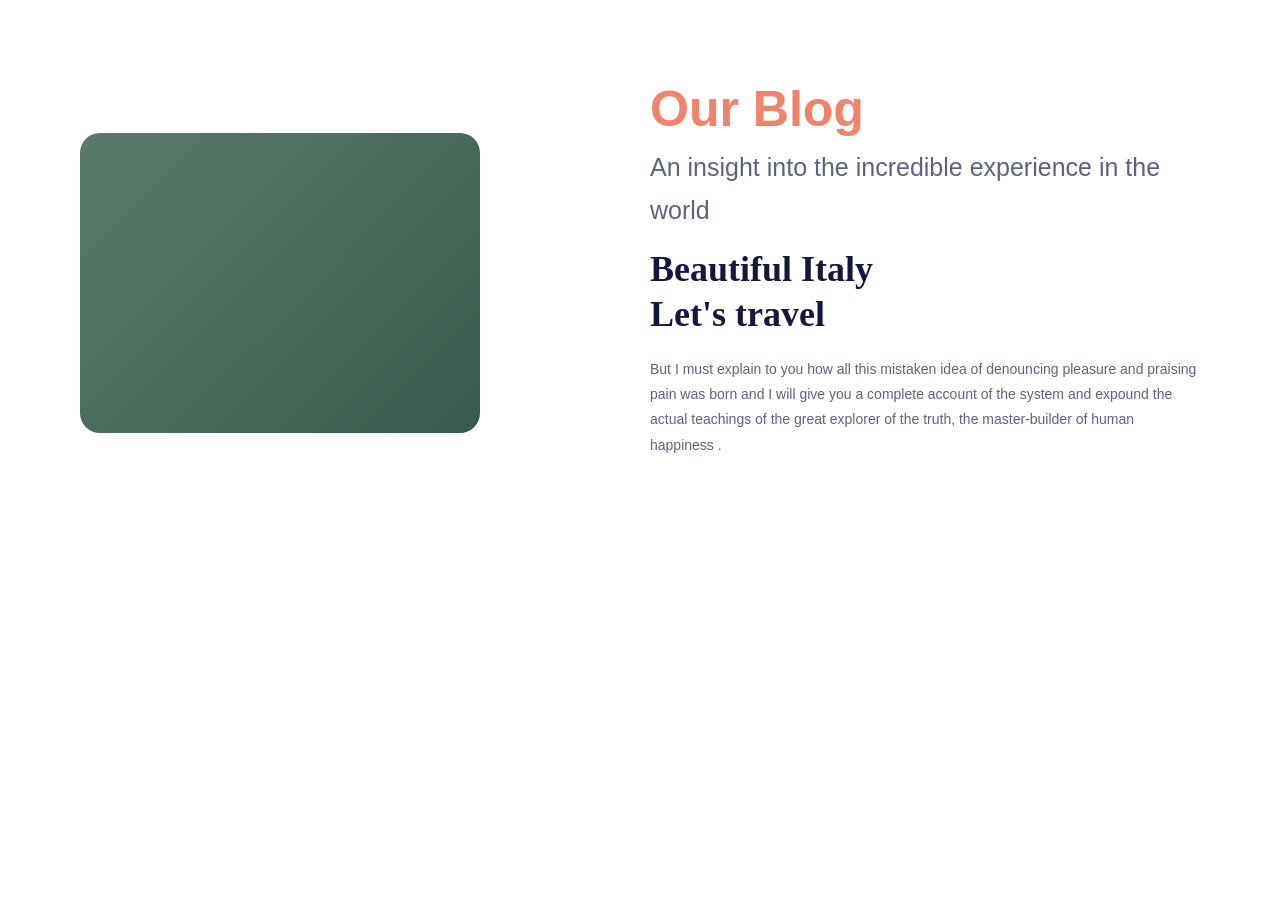
==== blog.html @ 02518d59 "ok" ====
<!DOCTYPE html>
<html lang="en">
<head>
    <meta charset="UTF-8">
    <meta name="viewport" content="width=device-width, initial-scale=1.0">
    <title>Blog</title>
    <link rel="stylesheet" href="index.css"/>
</head>
<body>
      <!-- ── BLOG ── -->
  <section class="section blog-detail">
    <div class="blog-grid">
      <div class="blog-img-wrap">
        <div class="blog-img"></div>
      </div>
      <div class="blog-content">
        <p class="section-sub">Our Blog</p>
        <p class="section-desc">An insight into the incredible experience in the world</p>
        <h2 class="blog-title">Beautiful Italy<br>Let's travel</h2>
        <p class="blog-text">But I must explain to you how all this mistaken idea of denouncing pleasure and praising pain was born and I will give you a complete account of the system and expound the actual teachings of the great explorer of the truth, the master-builder of human happiness .</p>
      </div>
    </div>
  </section>

</body>
</html>
---- index.css ----
/* ── RESET & BASE ── */
*, *::before, *::after { margin: 0; padding: 0; box-sizing: border-box; }

:root {
  --orange: #F1836A;
  --orange-dark: #e06a50;
  --dark: #1E1E1E;
  --text: #5E6282;
  --heading: #14183E;
  --white: #ffffff;
  --light: #F5F5F5;
  --border: #E5E5E5;
  --font-serif: 'Volkhov', serif;
  --font-sans: 'Poppins', sans-serif;
}

body {
  font-family: var(--font-sans);
  color: var(--text);
  background: var(--white);
  overflow-x: hidden;
}

/* ── NAVBAR ── */
.navbar {
  display: flex;
  align-items: center;
  justify-content: space-between;
  padding: 24px 80px;
  position: absolute;
  top: 0; left: 0; right: 0;
  z-index: 100;
  background: black;
}

.nav-logo {
  display: flex;
  align-items: center;
  gap: 8px;
}

.logo-icon {
  font-size: 22px;
  color: var(--orange);
}

.logo-text {
  font-family: var(--font-serif);
  font-size: 22px;
  font-weight: 700;
  color: var(--heading);
}

.nav-links {
  display: flex;
  list-style: none;
  gap: 36px;
}

.nav-links li {
  font-size: 15px;
  font-weight: 500;
  color: white;
  cursor: pointer;
  transition: color 0.2s;
}

.nav-links li:hover { color: var(--orange); }
.nav-links li.active { color: var(--orange); }

.nav-auth {
  display: flex;
  align-items: center;
  gap: 16px;
}

.btn-login {
  background: transparent;
  border: none;
  font-family: var(--font-sans);
  font-size: 15px;
  font-weight: 500;
  color: var(--heading);
  cursor: pointer;
  transition: color 0.2s;
}

.btn-login:hover { color: var(--orange); }

.btn-signup {
  background: var(--orange);
  border: none;
  font-family: var(--font-sans);
  font-size: 14px;
  font-weight: 600;
  color: var(--white);
  padding: 10px 28px;
  border-radius: 8px;
  cursor: pointer;
  transition: background 0.2s;
}

.btn-signup:hover { background: var(--orange-dark); }

/* ── HERO ── */
.hero {
  position: relative;
  min-height: 100vh;
  display: flex;
  align-items: center;
  padding: 120px 80px 80px;
  overflow: hidden;
}

.hero-bg {
  position: absolute;
  inset: 0;
  background: linear-gradient(135deg, #f0f4ff 0%, #e8f0fe 40%, #dde8f8 100%);
  z-index: 0;
}
.hero-bg {
  background-image: url('assets/pics/travel-hd-ffoze7lrc43u5vsl.jpg'); /* change 'your-image.jpg' to your actual image path */
  background-size: cover;
  background-position: center;
  background-repeat: no-repeat;
}
/* decorative blobs */
.hero-bg::before {
  content: '';
  position: absolute;
  right: -80px; top: 80px;
  width: 520px; height: 520px;
  border-radius: 50%;
  background: rgba(241,131,106,0.12);
}

.hero-bg::after {
  content: '';
  position: absolute;
  right: 60px; top: 100px;
  width: 420px; height: 420px;
  border-radius: 50%;
  background: linear-gradient(135deg, #b8d0f0 0%, #8ab4e8 100%);
  opacity: 0.5;
}

.hero-content {
  position: relative;
  z-index: 1;
  max-width: 680px;
}

.hero-title {
  font-family: var(--font-serif);
  font-size: clamp(42px, 5vw, 64px);
  font-weight: 700;
  color: black;
  line-height: 1.2;
  margin-bottom: 16px;
}

.hero-sub {
  font-size: 16px;
  color: var(--text);
  margin-bottom: 48px;
}

/* ── BOOKING BAR ── */
.booking-bar {
  display: flex;
  align-items: stretch;
  background: var(--white);
  border-radius: 16px;
  box-shadow: 0 20px 60px rgba(0,0,0,0.12);
  overflow: hidden;
}

.booking-field {
  flex: 1;
  padding: 20px 24px;
  display: flex;
  flex-direction: column;
  gap: 10px;
}

.booking-field label {
  font-size: 11px;
  font-weight: 600;
  letter-spacing: 1.5px;
  color: var(--text);
}

.booking-field input,
.booking-field select {
  font-family: var(--font-sans);
  font-size: 15px;
  color: var(--heading);
  border: none;
  outline: none;
  border-bottom: 1px solid var(--border);
  padding-bottom: 6px;
  background: transparent;
  width: 100%;
  cursor: pointer;
  appearance: none;
}

.booking-field input::placeholder { color: var(--heading); }

.booking-divider {
  width: 1px;
  background: var(--border);
  margin: 16px 0;
}

.booking-btn {
  background: var(--orange);
  border: none;
  color: var(--white);
  font-family: var(--font-serif);
  font-size: 24px;
  font-weight: 700;
  line-height: 1.2;
  padding: 24px 36px;
  cursor: pointer;
  display: flex;
  flex-direction: column;
  align-items: flex-start;
  gap: 4px;
  transition: background 0.2s;
}

.booking-btn span {
  font-size: 18px;
  align-self: flex-end;
}

.booking-btn:hover { background: var(--orange-dark); }

/* ── SECTION SHARED ── */
.section {
  padding: 80px 80px;
}

.section-header {
  display: flex;
  justify-content: space-between;
  align-items: flex-end;
  margin-bottom: 40px;
}

.section-sub {
  font-size: 50px;
  font-weight: 600;
  color: var(--orange);
  margin-bottom: 8px;
}

.section-desc {
  font-size: 25px;
  color: var(--text);
  line-height: 1.7;
  max-width: 1200px;
}

.carousel-btns {
  display: flex;
  gap: 10px;
}

.cbtn 
{
  width: 40px; height: 40px;
  border-radius: 50%;
  border: 1.5px solid var(--border);
  background: transparent;
  font-size: 16px;
  color: var(--text);
  cursor: pointer;
  transition: all 0.2s;
}

.cbtn:hover {
  background: var(--orange);
  border-color: var(--orange);
  color: var(--white);
}

/* ── DESTINATIONS ── */
.destinations 
{ 
  background: var(--white);
}

.dest-slider-container 
{
  overflow-x: hidden;
  width: 100%;
}

.dest-grid 
{
  display: flex;
  gap: 24px;
  transition: transform 0.4s ease;
  will-change: transform;
}

.dest-card 
{
  flex: 0 0 300px;
  height: 380px;
  border-radius: 16px;
  overflow: hidden;
  cursor: pointer;
}

.dest-img {
  width: 100%;
  height: 100%;
  position: relative;
  transition: transform 0.3s;
}

.dest-card:hover .dest-img { transform: scale(1.03); }

.dest-label {
  position: absolute;
  bottom: 16px;
  left: 16px;
  color: var(--white);
  display: flex;
  flex-direction: column;
}

.dest-label span:first-child {
  font-family: var(--font-serif);
  font-size: 18px;
  font-weight: 700;
}

.dest-country {
  font-size: 12px;
  opacity: 0.85;
}

/* ── SPECIAL OFFERS ── */
.offers { background: var(--light); }

.offers-grid {
  display: grid;
  grid-template-columns: repeat(3, 1fr);
  gap: 24px;
}

.offer-card {
  background: var(--white);
  border-radius: 16px;
  overflow: hidden;
  box-shadow: 0 4px 24px rgba(0,0,0,0.07);
  transition: transform 0.2s, box-shadow 0.2s;
}

.offer-card:hover {
  transform: translateY(-6px);
  box-shadow: 0 12px 40px rgba(0,0,0,0.12);
}

.offer-img {
  height: 220px;
  width: 100%;
}

.offer-img--1 { background: linear-gradient(135deg, #7a9a5a 0%, #4a7a3d 100%); }
.offer-img--2 { background: linear-gradient(135deg, #5a7a9a 0%, #2d5a8a 100%); }
.offer-img--3 { background: linear-gradient(135deg, #9a7a5a 0%, #7a4a2d 100%); }

.offer-body { padding: 20px; }

.offer-top {
  display: flex;
  justify-content: space-between;
  align-items: center;
  margin-bottom: 12px;
}

.offer-top h4 {
  font-family: var(--font-sans);
  font-size: 16px;
  font-weight: 600;
  color: var(--heading);
}

.stars { color: #FFA827; font-size: 13px; }

.offer-body p {
  font-size: 13px;
  color: var(--text);
  line-height: 1.7;
  margin-bottom: 16px;
}

.offer-footer {
  display: flex;
  justify-content: space-between;
  align-items: center;
}

.offer-price {
  font-size: 13px;
  color: var(--text);
}

.offer-price strong {
  font-size: 18px;
  color: var(--heading);
  font-weight: 700;
}

.details-btn {
  background: transparent;
  border: 1.5px solid var(--orange);
  color: var(--orange);
  font-family: var(--font-sans);
  font-size: 12px;
  font-weight: 600;
  letter-spacing: 1px;
  padding: 8px 16px;
  border-radius: 6px;
  cursor: pointer;
  transition: all 0.2s;
}

.details-btn:hover {
  background: var(--orange);
  color: var(--white);
}

/* ── BLOG ── */
.blog {
  background: var(--white);
  width: 100vw;
  height: 100vh;
  display: flex;
  align-items: center; 
}

.blog-grid {
  display: grid;
  grid-template-columns: 1fr 1fr;
  gap: 20px;
  align-items: center;
}

.blog-img-wrap { 
  border-radius: 20px;
  width:400px;
}

.blog-img {
  height: 100%;
  background: linear-gradient(135deg, #5a7a6a 0%, #3a5a4d 100%);
  border-radius: 20px;
}

.blog-detail .blog-img {
  width: 100%;
  height: 300px;
  background: linear-gradient(135deg, #5a7a6a 0%, #3a5a4d 100%);
  border-radius: 20px;
}

.blog-title {
  font-family: var(--font-serif);
  font-size: 36px;
  font-weight: 700;
  color: var(--heading);
  line-height: 1.25;
  margin: 16px 0 20px;
}

.blog-text {
  font-size: 14px;
  line-height: 1.8;
  color: var(--text);
  margin-bottom: 28px;
}

.read-more {
  font-size: 15px;
  font-weight: 600;
  color: var(--orange);
  text-decoration: none;
  transition: opacity 0.2s;
}

.read-more:hover { opacity: 0.75; }

/* ── TRIP PLANNERS ── */
.planners { background: var(--light); }

.planners-grid {
  display: grid;
  grid-template-columns: repeat(4, 1fr);
  gap: 24px;
}

.planner-card { text-align: center; }

.planner-img {
  width: 100%;
  height: 260px;
  border-radius: 16px;
  margin-bottom: 16px;
}

.planner-img--1 { background: linear-gradient(160deg, #a8c0e0 0%, #7090c0 100%); }
.planner-img--2 { background: linear-gradient(160deg, #e0c0a8 0%, #c09070 100%); }
.planner-img--3 { background: linear-gradient(160deg, #a8e0c0 0%, #70b090 100%); }
.planner-img--4 { background: linear-gradient(160deg, #e0a8c0 0%, #c07090 100%); }

.planner-name {
  font-size: 15px;
  font-weight: 600;
  color: var(--heading);
  margin-bottom: 4px;
}

.planner-role {
  font-size: 13px;
  color: var(--orange);
}

/* ── GALLERY ── */
.gallery { background: var(--white); }

.gallery-grid {
  display: grid;
  grid-template-columns: repeat(4, 1fr);
  gap: 16px;
}

.gallery-img {
  height: 280px;
  border-radius: 16px;
  cursor: pointer;
  transition: transform 0.3s;
}

.gallery-img:hover { transform: scale(1.02); }

.gallery-img--1 { background: linear-gradient(135deg, #9a8a6a 0%, #7a6a4a 100%); }
.gallery-img--2 { background: linear-gradient(135deg, #5a8a9a 0%, #3a6a7a 100%); }
.gallery-img--3 { background: linear-gradient(135deg, #8a6a9a 0%, #9a64b6d0 100%); }
.gallery-img--4 { background: linear-gradient(135deg, #6a8a5a 0%, #516845e6 100%); }

/* ── TESTIMONIALS ── */
.testimonials { background: var(--light); }

.testi-grid {
  display: grid;
  grid-template-columns: repeat(3, 1fr);
  gap: 24px;
}

.testi-card {
  background: var(--white);
  border-radius: 16px;
  padding: 32px 28px;
  box-shadow: 0 4px 24px rgba(0,0,0,0.06);
}

.testi-stars {
  color: #FFA827;
  font-size: 15px;
  margin-bottom: 16px;
}

.testi-card p {
  font-size: 14px;
  color: var(--text);
  line-height: 1.8;
  margin-bottom: 24px;
  font-style: italic;
}

.testi-author {
  display: flex;
  align-items: center;
  gap: 14px;
}

.testi-avatar {
  width: 48px; height: 48px;
  border-radius: 50%;
  flex-shrink: 0;
}

.testi-avatar--1 { background: linear-gradient(135deg, #f0a080, #e08060); }
.testi-avatar--2 { background: linear-gradient(135deg, #80a0f0, #6080e0); }
.testi-avatar--3 { background: linear-gradient(135deg, #80f0a0, #60e080); }

.testi-name {
  font-size: 14px;
  font-weight: 600;
  color: var(--heading);
  margin-bottom: 2px;
}

.testi-loc { font-size: 12px; color: var(--text); }

/* ── FOOTER ── */
.footer { 
  background: var(--heading); 
  color: var(--white); 
  padding: 64px 80px 32px;
  additive-symbols: -moz-element(getline);
}

.footer-top {
  display: grid;
  grid-template-columns: 2fr 1fr 1fr 1fr;
  gap: 60px;
  margin-bottom: 48px;
  padding-bottom: 48px;
  border-bottom: 1px solid rgba(255,255,255,0.12);
}

.footer-brand p {
  font-size: 14px;
  color: rgba(255,255,255,0.55);
  line-height: 1.8;
  max-width: 280px;
}

.footer-brand .logo-text { color: var(--white); }

.footer-col h4 {
  font-size: 14px;
  font-weight: 600;
  color: var(--white);
  margin-bottom: 20px;
  letter-spacing: 0.5px;
}

.footer-col ul { list-style: none; }

.footer-col ul li {
  font-size: 13px;
  color: rgba(255,255,255,0.55);
  margin-bottom: 12px;
  cursor: pointer;
  transition: color 0.2s;
}

.footer-col ul li:hover { color: var(--orange); }

.footer-bottom {
  display: flex;
  justify-content: space-between;
  align-items: center;
}

.footer-bottom p {
  font-size: 13px;
  color: rgba(255,255,255,0.4);
}

.footer-socials { display: flex; gap: 24px; }

.footer-socials a {
  font-size: 13px;
  color: rgba(255,255,255,0.4);
  text-decoration: none;
  transition: color 0.2s;
}

.footer-socials a:hover { color: var(--orange); }
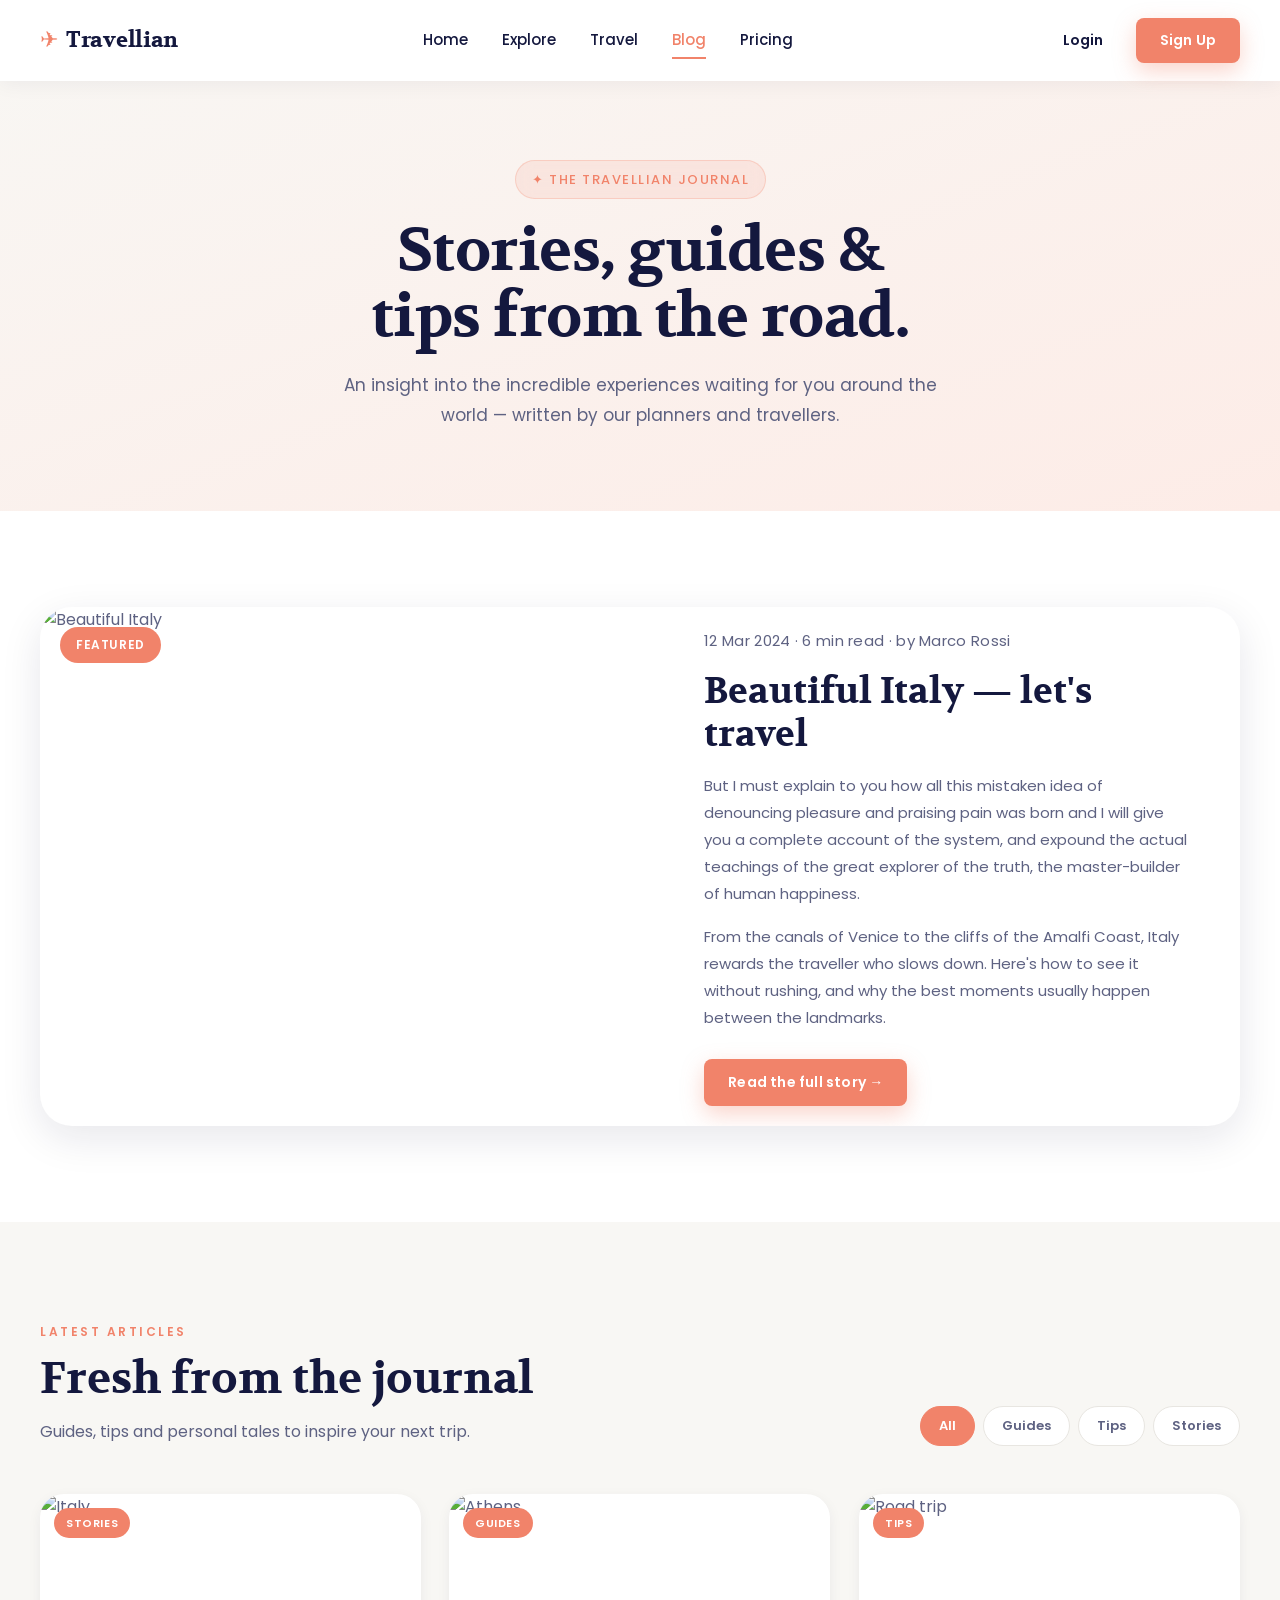
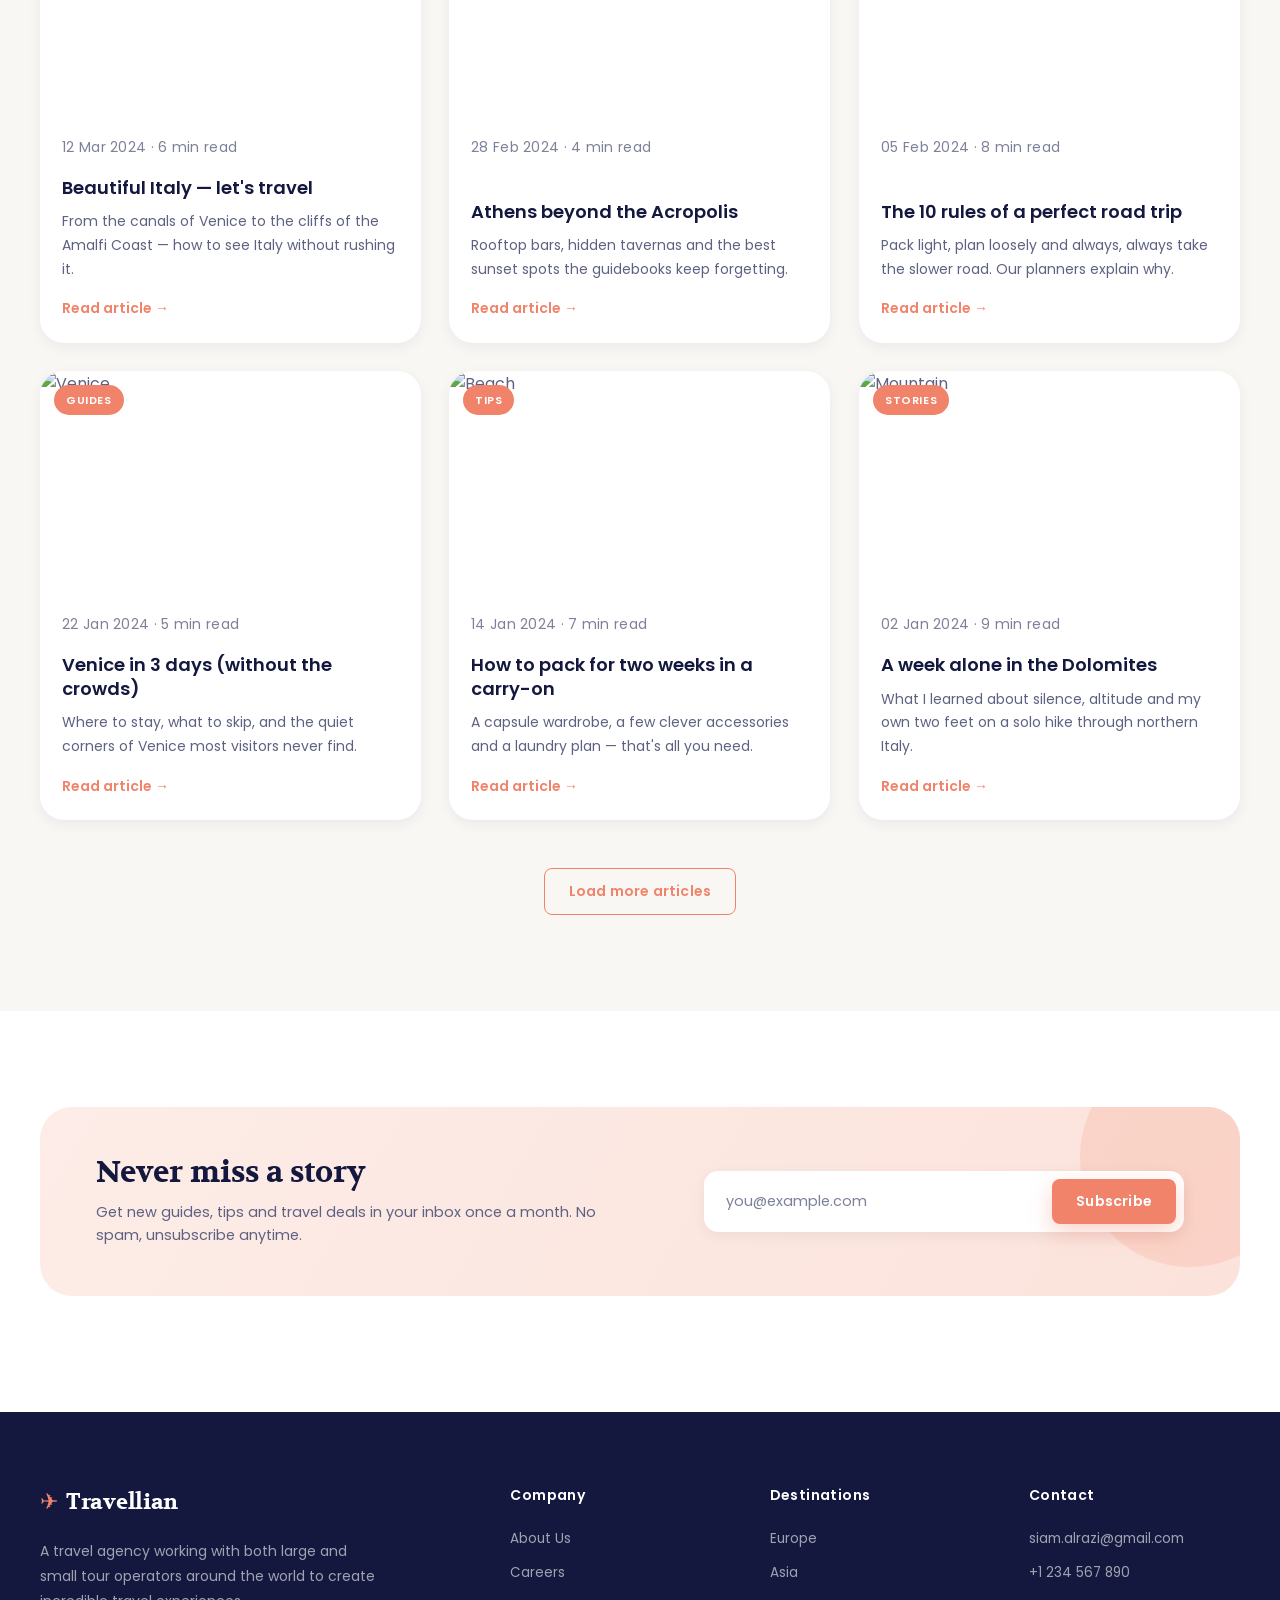
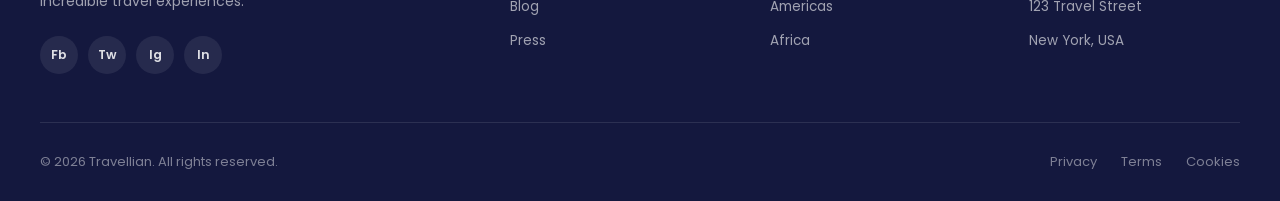
==== commit a7c86ef3: "v3" ====
--- a/blog.html
+++ b/blog.html
@@ -1,26 +1,301 @@
 <!DOCTYPE html>
 <html lang="en">
 <head>
-    <meta charset="UTF-8">
-    <meta name="viewport" content="width=device-width, initial-scale=1.0">
-    <title>Blog</title>
-    <link rel="stylesheet" href="index.css"/>
+  <meta charset="UTF-8"/>
+  <meta name="viewport" content="width=device-width, initial-scale=1.0"/>
+  <title>Blog — Travellian</title>
+  <meta name="description" content="Travel guides, tips and stories from the road — written by Travellian's planners and travellers."/>
+  <link rel="preconnect" href="https://fonts.googleapis.com"/>
+  <link rel="preconnect" href="https://fonts.gstatic.com" crossorigin/>
+  <link href="https://fonts.googleapis.com/css2?family=Volkhov:ital@0;1&family=Poppins:wght@300;400;500;600;700&display=swap" rel="stylesheet"/>
+  <link rel="stylesheet" href="index.css"/>
 </head>
 <body>
-      <!-- ── BLOG ── -->
-  <section class="section blog-detail">
-    <div class="blog-grid">
-      <div class="blog-img-wrap">
-        <div class="blog-img"></div>
-      </div>
-      <div class="blog-content">
-        <p class="section-sub">Our Blog</p>
-        <p class="section-desc">An insight into the incredible experience in the world</p>
-        <h2 class="blog-title">Beautiful Italy<br>Let's travel</h2>
-        <p class="blog-text">But I must explain to you how all this mistaken idea of denouncing pleasure and praising pain was born and I will give you a complete account of the system and expound the actual teachings of the great explorer of the truth, the master-builder of human happiness .</p>
-      </div>
+
+  <!-- ══════════ NAVBAR ══════════ -->
+  <header class="navbar navbar--solid" id="navbar">
+    <div class="container nav-inner">
+      <a href="index.html" class="nav-logo">
+        <span class="logo-mark">✈</span>
+        <span class="logo-text">Travellian</span>
+      </a>
+
+      <nav class="nav-links" id="navLinks" aria-label="Main">
+        <a href="index.html">Home</a>
+        <a href="index.html#destinations">Explore</a>
+        <a href="index.html#planners">Travel</a>
+        <a href="blog.html" class="active">Blog</a>
+        <a href="index.html#offers">Pricing</a>
+        <div class="nav-mobile-auth">
+          <button class="btn btn-ghost" type="button">Login</button>
+          <button class="btn btn-primary" type="button">Sign Up</button>
+        </div>
+      </nav>
+
+      <div class="nav-auth">
+        <button class="btn btn-ghost" type="button">Login</button>
+        <button class="btn btn-primary" type="button">Sign Up</button>
+      </div>
+
+      <button class="nav-toggle" id="navToggle" aria-label="Open menu" aria-expanded="false" aria-controls="navLinks">
+        <span></span><span></span><span></span>
+      </button>
+    </div>
+  </header>
+
+  <!-- ══════════ BLOG HERO ══════════ -->
+  <section class="blog-hero">
+    <div class="container blog-hero-inner">
+      <p class="hero-eyebrow" data-reveal>✦ The Travellian Journal</p>
+      <h1 class="blog-hero-title" data-reveal>Stories, guides &amp;<br>tips from the road.</h1>
+      <p class="blog-hero-sub" data-reveal>
+        An insight into the incredible experiences waiting for you around the world —
+        written by our planners and travellers.
+      </p>
     </div>
   </section>
 
+  <!-- ══════════ FEATURED POST ══════════ -->
+  <section class="section">
+    <div class="container">
+      <article class="featured-post" data-reveal>
+        <div class="featured-media">
+          <img src="https://images.unsplash.com/photo-1516483638261-f4dbaf036963?auto=format&fit=crop&w=1200&q=75" alt="Beautiful Italy"/>
+          <span class="post-tag post-tag--lg">Featured</span>
+        </div>
+        <div class="featured-body">
+          <p class="post-meta">12 Mar 2024 · 6 min read · by Marco Rossi</p>
+          <h2>Beautiful Italy — let's travel</h2>
+          <p>But I must explain to you how all this mistaken idea of denouncing pleasure and praising pain was born and I will give you a complete account of the system, and expound the actual teachings of the great explorer of the truth, the master-builder of human happiness.</p>
+          <p>From the canals of Venice to the cliffs of the Amalfi Coast, Italy rewards the traveller who slows down. Here's how to see it without rushing, and why the best moments usually happen between the landmarks.</p>
+          <a href="#" class="btn btn-primary">Read the full story →</a>
+        </div>
+      </article>
+    </div>
+  </section>
+
+  <!-- ══════════ POST GRID ══════════ -->
+  <section class="section section--alt">
+    <div class="container">
+      <div class="section-head">
+        <div>
+          <p class="section-eyebrow">Latest Articles</p>
+          <h2 class="section-title">Fresh from the journal</h2>
+          <p class="section-desc">Guides, tips and personal tales to inspire your next trip.</p>
+        </div>
+        <div class="blog-filters" role="tablist">
+          <button class="filter-btn active" data-filter="all">All</button>
+          <button class="filter-btn" data-filter="guides">Guides</button>
+          <button class="filter-btn" data-filter="tips">Tips</button>
+          <button class="filter-btn" data-filter="stories">Stories</button>
+        </div>
+      </div>
+
+      <div class="post-grid post-grid--blog" id="postGrid">
+
+        <article class="post-card" data-cat="stories" data-reveal>
+          <div class="post-media">
+            <img src="https://images.unsplash.com/photo-1516483638261-f4dbaf036963?auto=format&fit=crop&w=800&q=70" alt="Italy" loading="lazy"/>
+            <span class="post-tag">Stories</span>
+          </div>
+          <div class="post-body">
+            <p class="post-meta">12 Mar 2024 · 6 min read</p>
+            <h3>Beautiful Italy — let's travel</h3>
+            <p>From the canals of Venice to the cliffs of the Amalfi Coast — how to see Italy without rushing it.</p>
+            <a href="#" class="read-more">Read article →</a>
+          </div>
+        </article>
+
+        <article class="post-card" data-cat="guides" data-reveal>
+          <div class="post-media">
+            <img src="https://images.unsplash.com/photo-1555400038-63f5ba517a47?auto=format&fit=crop&w=800&q=70" alt="Athens" loading="lazy"/>
+            <span class="post-tag">Guides</span>
+          </div>
+          <div class="post-body">
+            <p class="post-meta">28 Feb 2024 · 4 min read</p>
+            <h3>Athens beyond the Acropolis</h3>
+            <p>Rooftop bars, hidden tavernas and the best sunset spots the guidebooks keep forgetting.</p>
+            <a href="#" class="read-more">Read article →</a>
+          </div>
+        </article>
+
+        <article class="post-card" data-cat="tips" data-reveal>
+          <div class="post-media">
+            <img src="https://images.unsplash.com/photo-1476514525535-07fb3b4ae5f1?auto=format&fit=crop&w=800&q=70" alt="Road trip" loading="lazy"/>
+            <span class="post-tag">Tips</span>
+          </div>
+          <div class="post-body">
+            <p class="post-meta">05 Feb 2024 · 8 min read</p>
+            <h3>The 10 rules of a perfect road trip</h3>
+            <p>Pack light, plan loosely and always, always take the slower road. Our planners explain why.</p>
+            <a href="#" class="read-more">Read article →</a>
+          </div>
+        </article>
+
+        <article class="post-card" data-cat="guides" data-reveal>
+          <div class="post-media">
+            <img src="https://images.unsplash.com/photo-1523906834658-6e24ef2386f9?auto=format&fit=crop&w=800&q=70" alt="Venice" loading="lazy"/>
+            <span class="post-tag">Guides</span>
+          </div>
+          <div class="post-body">
+            <p class="post-meta">22 Jan 2024 · 5 min read</p>
+            <h3>Venice in 3 days (without the crowds)</h3>
+            <p>Where to stay, what to skip, and the quiet corners of Venice most visitors never find.</p>
+            <a href="#" class="read-more">Read article →</a>
+          </div>
+        </article>
+
+        <article class="post-card" data-cat="tips" data-reveal>
+          <div class="post-media">
+            <img src="https://images.unsplash.com/photo-1507525428034-b723cf961d3e?auto=format&fit=crop&w=800&q=70" alt="Beach" loading="lazy"/>
+            <span class="post-tag">Tips</span>
+          </div>
+          <div class="post-body">
+            <p class="post-meta">14 Jan 2024 · 7 min read</p>
+            <h3>How to pack for two weeks in a carry-on</h3>
+            <p>A capsule wardrobe, a few clever accessories and a laundry plan — that's all you need.</p>
+            <a href="#" class="read-more">Read article →</a>
+          </div>
+        </article>
+
+        <article class="post-card" data-cat="stories" data-reveal>
+          <div class="post-media">
+            <img src="https://images.unsplash.com/photo-1501785888041-af3ef285b470?auto=format&fit=crop&w=800&q=70" alt="Mountain" loading="lazy"/>
+            <span class="post-tag">Stories</span>
+          </div>
+          <div class="post-body">
+            <p class="post-meta">02 Jan 2024 · 9 min read</p>
+            <h3>A week alone in the Dolomites</h3>
+            <p>What I learned about silence, altitude and my own two feet on a solo hike through northern Italy.</p>
+            <a href="#" class="read-more">Read article →</a>
+          </div>
+        </article>
+
+        <article class="post-card" data-cat="guides" data-reveal>
+          <div class="post-media">
+            <img src="https://images.unsplash.com/photo-1552832230-c0197dd311b5?auto=format&fit=crop&w=800&q=70" alt="Rome" loading="lazy"/>
+            <span class="post-tag">Guides</span>
+          </div>
+          <div class="post-body">
+            <p class="post-meta">19 Dec 2023 · 6 min read</p>
+            <h3>Rome's best food streets, mapped</h3>
+            <p>Testaccio, Trastevere and beyond — where locals actually eat, and what to order.</p>
+            <a href="#" class="read-more">Read article →</a>
+          </div>
+        </article>
+
+        <article class="post-card" data-cat="tips" data-reveal>
+          <div class="post-media">
+            <img src="https://images.unsplash.com/photo-1520250497591-112f2f40a3f4?auto=format&fit=crop&w=800&q=70" alt="Resort" loading="lazy"/>
+            <span class="post-tag">Tips</span>
+          </div>
+          <div class="post-body">
+            <p class="post-meta">08 Dec 2023 · 5 min read</p>
+            <h3>Choosing the right resort for your family</h3>
+            <p>Kids' clubs, pool depth, meal plans — the details that make or break a family holiday.</p>
+            <a href="#" class="read-more">Read article →</a>
+          </div>
+        </article>
+
+        <article class="post-card" data-cat="stories" data-reveal>
+          <div class="post-media">
+            <img src="https://images.unsplash.com/photo-1502602898657-3e91760cbb34?auto=format&fit=crop&w=800&q=70" alt="Paris" loading="lazy"/>
+            <span class="post-tag">Stories</span>
+          </div>
+          <div class="post-body">
+            <p class="post-meta">24 Nov 2023 · 4 min read</p>
+            <h3>Paris on a rainy Tuesday</h3>
+            <p>The city is at its best when it's grey — here's a slow itinerary for a wet day in Paris.</p>
+            <a href="#" class="read-more">Read article →</a>
+          </div>
+        </article>
+
+      </div>
+
+      <div class="blog-loadmore">
+        <button class="btn btn-outline" id="loadMore" type="button">Load more articles</button>
+      </div>
+    </div>
+  </section>
+
+  <!-- ══════════ NEWSLETTER ══════════ -->
+  <section class="section">
+    <div class="container">
+      <div class="newsletter" data-reveal>
+        <div class="newsletter-text">
+          <h2>Never miss a story</h2>
+          <p>Get new guides, tips and travel deals in your inbox once a month. No spam, unsubscribe anytime.</p>
+        </div>
+        <form class="newsletter-form" id="newsletterForm" novalidate>
+          <input type="email" id="newsletterEmail" placeholder="you@example.com" aria-label="Email address" required/>
+          <button class="btn btn-primary" type="submit">Subscribe</button>
+        </form>
+      </div>
+    </div>
+  </section>
+
+  <!-- ══════════ FOOTER ══════════ -->
+  <footer class="footer">
+    <div class="container">
+      <div class="footer-top">
+        <div class="footer-brand">
+          <a href="index.html" class="nav-logo">
+            <span class="logo-mark">✈</span>
+            <span class="logo-text">Travellian</span>
+          </a>
+          <p>A travel agency working with both large and small tour operators around the world to create incredible travel experiences.</p>
+          <div class="footer-socials">
+            <a href="#" aria-label="Facebook">Fb</a>
+            <a href="#" aria-label="Twitter">Tw</a>
+            <a href="#" aria-label="Instagram">Ig</a>
+            <a href="#" aria-label="LinkedIn">In</a>
+          </div>
+        </div>
+        <div class="footer-col">
+          <h4>Company</h4>
+          <ul>
+            <li><a href="#">About Us</a></li>
+            <li><a href="#">Careers</a></li>
+            <li><a href="blog.html">Blog</a></li>
+            <li><a href="#">Press</a></li>
+          </ul>
+        </div>
+        <div class="footer-col">
+          <h4>Destinations</h4>
+          <ul>
+            <li><a href="index.html#destinations">Europe</a></li>
+            <li><a href="index.html#destinations">Asia</a></li>
+            <li><a href="index.html#destinations">Americas</a></li>
+            <li><a href="index.html#destinations">Africa</a></li>
+          </ul>
+        </div>
+        <div class="footer-col">
+          <h4>Contact</h4>
+          <ul>
+            <li><a href="mailto:siam.alrazi@gmail.com">siam.alrazi@gmail.com</a></li>
+            <li><a href="tel:+1234567890">+1 234 567 890</a></li>
+            <li>123 Travel Street</li>
+            <li>New York, USA</li>
+          </ul>
+        </div>
+      </div>
+      <div class="footer-bottom">
+        <p>© <span id="year">2024</span> Travellian. All rights reserved.</p>
+        <div class="footer-legal">
+          <a href="#">Privacy</a>
+          <a href="#">Terms</a>
+          <a href="#">Cookies</a>
+        </div>
+      </div>
+    </div>
+  </footer>
+
+  <div class="toast" id="toast" role="status" aria-live="polite"></div>
+  <div class="lightbox" id="lightbox" aria-hidden="true">
+    <button class="lightbox-close" id="lightboxClose" aria-label="Close">×</button>
+    <img src="" alt="" id="lightboxImg"/>
+  </div>
+
+  <script src="index.js"></script>
 </body>
 </html>
--- a/index.css
+++ b/index.css
@@ -1,678 +1,1086 @@
-/* ── RESET & BASE ── */
+/* ═══════════════════════════════════════════
+   RESET & TOKENS
+   ═══════════════════════════════════════════ */
 *, *::before, *::after { margin: 0; padding: 0; box-sizing: border-box; }
 
 :root {
   --orange: #F1836A;
-  --orange-dark: #e06a50;
+  --orange-dark: #d9674e;
+  --orange-soft: #fdece7;
   --dark: #1E1E1E;
   --text: #5E6282;
+  --text-soft: #7d8199;
   --heading: #14183E;
   --white: #ffffff;
-  --light: #F5F5F5;
-  --border: #E5E5E5;
-  --font-serif: 'Volkhov', serif;
-  --font-sans: 'Poppins', sans-serif;
-}
+  --light: #F8F7F4;
+  --light-2: #F1EEE9;
+  --border: #E8E6E1;
+  --gold: #FFA827;
+
+  --font-serif: 'Volkhov', Georgia, serif;
+  --font-sans: 'Poppins', -apple-system, BlinkMacSystemFont, sans-serif;
+
+  --radius-sm: 8px;
+  --radius: 16px;
+  --radius-lg: 24px;
+  --radius-xl: 32px;
+
+  --shadow-sm: 0 4px 14px rgba(20, 24, 62, 0.06);
+  --shadow: 0 12px 40px rgba(20, 24, 62, 0.10);
+  --shadow-lg: 0 24px 70px rgba(20, 24, 62, 0.16);
+
+  --ease: cubic-bezier(0.22, 1, 0.36, 1);
+  --dur: 0.35s;
+}
+
+html { scroll-behavior: smooth; -webkit-text-size-adjust: 100%; }
 
 body {
   font-family: var(--font-sans);
   color: var(--text);
   background: var(--white);
+  font-size: 16px;
+  line-height: 1.65;
   overflow-x: hidden;
-}
-
-/* ── NAVBAR ── */
+  -webkit-font-smoothing: antialiased;
+}
+
+img { display: block; max-width: 100%; height: auto; }
+a { color: inherit; text-decoration: none; }
+button { font-family: inherit; cursor: pointer; border: none; background: none; }
+ul { list-style: none; }
+input, select, textarea { font-family: inherit; font-size: inherit; color: inherit; }
+
+/* ── LAYOUT ── */
+.container { width: min(1200px, calc(100% - 48px)); margin: 0 auto; }
+
+.section { padding: 96px 0; position: relative; }
+.section--alt { background: var(--light); }
+
+/* ── TYPOGRAPHY ── */
+.section-eyebrow {
+  display: inline-block;
+  font-size: 12px;
+  font-weight: 600;
+  letter-spacing: 2.5px;
+  text-transform: uppercase;
+  color: var(--orange);
+  margin-bottom: 12px;
+}
+.section-eyebrow--light { color: rgba(255,255,255,0.9); }
+
+.section-title {
+  font-family: var(--font-serif);
+  font-size: clamp(28px, 3.4vw, 46px);
+  font-weight: 700;
+  color: var(--heading);
+  line-height: 1.2;
+  margin-bottom: 12px;
+}
+
+.section-desc {
+  font-size: 16px;
+  color: var(--text);
+  line-height: 1.75;
+  max-width: 620px;
+}
+
+.section-head {
+  display: flex;
+  align-items: flex-end;
+  justify-content: space-between;
+  gap: 32px;
+  margin-bottom: 48px;
+  flex-wrap: wrap;
+}
+.section-head--center { justify-content: center; text-align: center; }
+.section-head--center .section-desc { margin-left: auto; margin-right: auto; }
+
+/* ═══════════════════════════════════════════
+   BUTTONS
+   ═══════════════════════════════════════════ */
+.btn {
+  display: inline-flex;
+  align-items: center;
+  justify-content: center;
+  gap: 8px;
+  padding: 12px 24px;
+  border-radius: var(--radius-sm);
+  font-size: 14px;
+  font-weight: 600;
+  letter-spacing: 0.2px;
+  transition: transform var(--dur) var(--ease), background var(--dur) var(--ease),
+              color var(--dur) var(--ease), box-shadow var(--dur) var(--ease),
+              border-color var(--dur) var(--ease);
+  white-space: nowrap;
+}
+.btn:active { transform: scale(0.97); }
+
+.btn-primary { background: var(--orange); color: var(--white); box-shadow: 0 8px 22px rgba(241,131,106,0.35); }
+.btn-primary:hover { background: var(--orange-dark); transform: translateY(-2px); box-shadow: 0 12px 28px rgba(241,131,106,0.42); }
+
+.btn-ghost { color: var(--heading); }
+.btn-ghost:hover { color: var(--orange); }
+
+.btn-outline { background: transparent; color: var(--orange); border: 1.5px solid var(--orange); }
+.btn-outline:hover { background: var(--orange); color: var(--white); transform: translateY(-2px); }
+
+.btn-light { background: var(--white); color: var(--heading); box-shadow: var(--shadow-sm); }
+.btn-light:hover { transform: translateY(-2px); box-shadow: var(--shadow); }
+
+.btn-lg { padding: 16px 32px; font-size: 15px; border-radius: 12px; }
+
+/* ═══════════════════════════════════════════
+   NAVBAR
+   ═══════════════════════════════════════════ */
 .navbar {
-  display: flex;
-  align-items: center;
-  justify-content: space-between;
-  padding: 24px 80px;
-  position: absolute;
+  position: fixed;
   top: 0; left: 0; right: 0;
   z-index: 100;
-  background: black;
-}
-
-.nav-logo {
-  display: flex;
-  align-items: center;
-  gap: 8px;
-}
-
-.logo-icon {
-  font-size: 22px;
-  color: var(--orange);
-}
-
+  padding: 18px 0;
+  transition: background var(--dur) var(--ease), box-shadow var(--dur) var(--ease),
+              padding var(--dur) var(--ease);
+}
+.navbar.scrolled {
+  background: rgba(255,255,255,0.92);
+  backdrop-filter: saturate(180%) blur(16px);
+  -webkit-backdrop-filter: saturate(180%) blur(16px);
+  box-shadow: 0 2px 20px rgba(20,24,62,0.06);
+  padding: 12px 0;
+}
+.navbar--solid { background: var(--white); box-shadow: 0 2px 20px rgba(20,24,62,0.06); }
+
+.nav-inner { display: flex; align-items: center; justify-content: space-between; gap: 24px; }
+
+.nav-logo { display: inline-flex; align-items: center; gap: 8px; }
+.logo-mark { font-size: 22px; color: var(--orange); }
 .logo-text {
   font-family: var(--font-serif);
   font-size: 22px;
   font-weight: 700;
   color: var(--heading);
-}
-
-.nav-links {
-  display: flex;
-  list-style: none;
-  gap: 36px;
-}
-
-.nav-links li {
-  font-size: 15px;
-  font-weight: 500;
-  color: white;
-  cursor: pointer;
-  transition: color 0.2s;
-}
-
-.nav-links li:hover { color: var(--orange); }
-.nav-links li.active { color: var(--orange); }
-
-.nav-auth {
-  display: flex;
-  align-items: center;
-  gap: 16px;
-}
-
-.btn-login {
-  background: transparent;
-  border: none;
-  font-family: var(--font-sans);
+  letter-spacing: -0.3px;
+}
+
+.nav-links { display: flex; align-items: center; gap: 34px; }
+.nav-links a {
   font-size: 15px;
   font-weight: 500;
   color: var(--heading);
-  cursor: pointer;
-  transition: color 0.2s;
-}
-
-.btn-login:hover { color: var(--orange); }
-
-.btn-signup {
+  position: relative;
+  padding: 6px 0;
+  transition: color var(--dur) var(--ease);
+}
+.nav-links a::after {
+  content: '';
+  position: absolute;
+  left: 0; bottom: 0;
+  width: 0; height: 2px;
   background: var(--orange);
-  border: none;
-  font-family: var(--font-sans);
-  font-size: 14px;
-  font-weight: 600;
-  color: var(--white);
-  padding: 10px 28px;
-  border-radius: 8px;
-  cursor: pointer;
-  transition: background 0.2s;
-}
-
-.btn-signup:hover { background: var(--orange-dark); }
-
-/* ── HERO ── */
+  transition: width var(--dur) var(--ease);
+}
+.nav-links a:hover { color: var(--orange); }
+.nav-links a:hover::after,
+.nav-links a.active::after { width: 100%; }
+.nav-links a.active { color: var(--orange); }
+
+.nav-auth { display: flex; align-items: center; gap: 8px; }
+.nav-mobile-auth { display: none; }
+
+.nav-toggle {
+  display: none;
+  flex-direction: column;
+  gap: 5px;
+  padding: 8px;
+}
+.nav-toggle span {
+  display: block;
+  width: 24px; height: 2px;
+  background: var(--heading);
+  border-radius: 2px;
+  transition: transform var(--dur) var(--ease), opacity var(--dur) var(--ease);
+}
+.nav-toggle.open span:nth-child(1) { transform: translateY(7px) rotate(45deg); }
+.nav-toggle.open span:nth-child(2) { opacity: 0; }
+.nav-toggle.open span:nth-child(3) { transform: translateY(-7px) rotate(-45deg); }
+
+/* ═══════════════════════════════════════════
+   HERO
+   ═══════════════════════════════════════════ */
 .hero {
   position: relative;
   min-height: 100vh;
   display: flex;
   align-items: center;
-  padding: 120px 80px 80px;
+  padding: 140px 0 80px;
   overflow: hidden;
 }
-
 .hero-bg {
-  position: absolute;
-  inset: 0;
-  background: linear-gradient(135deg, #f0f4ff 0%, #e8f0fe 40%, #dde8f8 100%);
-  z-index: 0;
-}
-.hero-bg {
-  background-image: url('assets/pics/travel-hd-ffoze7lrc43u5vsl.jpg'); /* change 'your-image.jpg' to your actual image path */
+  position: absolute; inset: 0;
+  background-image: url('https://images.unsplash.com/photo-1488646953014-85cb44e25828?auto=format&fit=crop&w=2000&q=75');
   background-size: cover;
   background-position: center;
-  background-repeat: no-repeat;
-}
-/* decorative blobs */
-.hero-bg::before {
-  content: '';
-  position: absolute;
-  right: -80px; top: 80px;
-  width: 520px; height: 520px;
-  border-radius: 50%;
-  background: rgba(241,131,106,0.12);
-}
-
-.hero-bg::after {
-  content: '';
-  position: absolute;
-  right: 60px; top: 100px;
-  width: 420px; height: 420px;
-  border-radius: 50%;
-  background: linear-gradient(135deg, #b8d0f0 0%, #8ab4e8 100%);
-  opacity: 0.5;
-}
-
-.hero-content {
-  position: relative;
+  z-index: 0;
+  animation: heroZoom 24s ease-in-out infinite alternate;
+}
+@keyframes heroZoom { from { transform: scale(1); } to { transform: scale(1.08); } }
+
+.hero-overlay {
+  position: absolute; inset: 0;
+  background: linear-gradient(105deg, rgba(20,24,62,0.78) 0%, rgba(20,24,62,0.55) 45%, rgba(20,24,62,0.30) 100%);
   z-index: 1;
-  max-width: 680px;
+}
+
+.hero-content { position: relative; z-index: 2; max-width: 780px; color: var(--white); }
+
+.hero-eyebrow {
+  display: inline-block;
+  font-size: 13px;
+  font-weight: 500;
+  letter-spacing: 1.5px;
+  text-transform: uppercase;
+  color: rgba(255,255,255,0.85);
+  background: rgba(255,255,255,0.10);
+  border: 1px solid rgba(255,255,255,0.18);
+  padding: 8px 16px;
+  border-radius: 999px;
+  margin-bottom: 20px;
+  backdrop-filter: blur(8px);
 }
 
 .hero-title {
   font-family: var(--font-serif);
-  font-size: clamp(42px, 5vw, 64px);
+  font-size: clamp(38px, 5.6vw, 68px);
   font-weight: 700;
-  color: black;
-  line-height: 1.2;
-  margin-bottom: 16px;
-}
-
+  line-height: 1.1;
+  color: var(--white);
+  margin-bottom: 18px;
+  letter-spacing: -0.5px;
+}
 .hero-sub {
-  font-size: 16px;
-  color: var(--text);
-  margin-bottom: 48px;
+  font-size: clamp(15px, 1.4vw, 18px);
+  color: rgba(255,255,255,0.88);
+  line-height: 1.7;
+  margin-bottom: 40px;
+  max-width: 560px;
 }
 
 /* ── BOOKING BAR ── */
 .booking-bar {
-  display: flex;
+  display: grid;
+  grid-template-columns: 1.4fr 1fr 1fr 1fr auto;
   align-items: stretch;
-  background: var(--white);
-  border-radius: 16px;
-  box-shadow: 0 20px 60px rgba(0,0,0,0.12);
+  background: rgba(255,255,255,0.98);
+  border-radius: var(--radius);
+  box-shadow: var(--shadow-lg);
   overflow: hidden;
-}
-
+  padding: 6px;
+  gap: 4px;
+  backdrop-filter: blur(10px);
+}
 .booking-field {
-  flex: 1;
-  padding: 20px 24px;
   display: flex;
   flex-direction: column;
-  gap: 10px;
-}
-
+  justify-content: center;
+  gap: 4px;
+  padding: 14px 18px;
+  border-radius: 12px;
+  transition: background var(--dur) var(--ease);
+}
+.booking-field:hover { background: var(--orange-soft); }
 .booking-field label {
-  font-size: 11px;
+  font-size: 10.5px;
   font-weight: 600;
-  letter-spacing: 1.5px;
-  color: var(--text);
-}
-
+  letter-spacing: 1.4px;
+  text-transform: uppercase;
+  color: var(--text-soft);
+}
 .booking-field input,
 .booking-field select {
-  font-family: var(--font-sans);
-  font-size: 15px;
+  font-size: 14.5px;
+  font-weight: 500;
   color: var(--heading);
   border: none;
   outline: none;
-  border-bottom: 1px solid var(--border);
-  padding-bottom: 6px;
   background: transparent;
+  padding: 2px 0;
   width: 100%;
   cursor: pointer;
   appearance: none;
 }
-
-.booking-field input::placeholder { color: var(--heading); }
-
-.booking-divider {
-  width: 1px;
-  background: var(--border);
-  margin: 16px 0;
+.booking-field input::placeholder { color: var(--heading); opacity: 0.55; }
+.booking-field select {
+  background-image: url("data:image/svg+xml,%3Csvg xmlns='http://www.w3.org/2000/svg' width='10' height='6' viewBox='0 0 10 6'%3E%3Cpath fill='%2314183E' d='M0 0h10L5 6z'/%3E%3C/svg%3E");
+  background-repeat: no-repeat;
+  background-position: right 4px center;
+  padding-right: 20px;
 }
 
 .booking-btn {
-  background: var(--orange);
-  border: none;
-  color: var(--white);
-  font-family: var(--font-serif);
-  font-size: 24px;
-  font-weight: 700;
-  line-height: 1.2;
-  padding: 24px 36px;
-  cursor: pointer;
   display: flex;
   flex-direction: column;
   align-items: flex-start;
-  gap: 4px;
-  transition: background 0.2s;
-}
-
-.booking-btn span {
-  font-size: 18px;
-  align-self: flex-end;
-}
-
-.booking-btn:hover { background: var(--orange-dark); }
-
-/* ── SECTION SHARED ── */
-.section {
-  padding: 80px 80px;
-}
-
-.section-header {
-  display: flex;
-  justify-content: space-between;
-  align-items: flex-end;
-  margin-bottom: 40px;
-}
-
-.section-sub {
-  font-size: 50px;
-  font-weight: 600;
-  color: var(--orange);
-  margin-bottom: 8px;
-}
-
-.section-desc {
-  font-size: 25px;
-  color: var(--text);
-  line-height: 1.7;
-  max-width: 1200px;
-}
-
-.carousel-btns {
-  display: flex;
-  gap: 10px;
-}
-
-.cbtn 
-{
-  width: 40px; height: 40px;
-  border-radius: 50%;
-  border: 1.5px solid var(--border);
-  background: transparent;
-  font-size: 16px;
-  color: var(--text);
-  cursor: pointer;
-  transition: all 0.2s;
-}
-
-.cbtn:hover {
+  justify-content: center;
+  gap: 2px;
   background: var(--orange);
-  border-color: var(--orange);
-  color: var(--white);
-}
-
-/* ── DESTINATIONS ── */
-.destinations 
-{ 
-  background: var(--white);
-}
-
-.dest-slider-container 
-{
-  overflow-x: hidden;
-  width: 100%;
-}
-
-.dest-grid 
-{
-  display: flex;
-  gap: 24px;
-  transition: transform 0.4s ease;
-  will-change: transform;
-}
-
-.dest-card 
-{
-  flex: 0 0 300px;
-  height: 380px;
-  border-radius: 16px;
-  overflow: hidden;
-  cursor: pointer;
-}
-
-.dest-img {
-  width: 100%;
-  height: 100%;
-  position: relative;
-  transition: transform 0.3s;
-}
-
-.dest-card:hover .dest-img { transform: scale(1.03); }
-
-.dest-label {
-  position: absolute;
-  bottom: 16px;
-  left: 16px;
-  color: var(--white);
-  display: flex;
-  flex-direction: column;
-}
-
-.dest-label span:first-child {
+  color: var(--white);
   font-family: var(--font-serif);
   font-size: 18px;
   font-weight: 700;
-}
-
-.dest-country {
-  font-size: 12px;
-  opacity: 0.85;
-}
-
-/* ── SPECIAL OFFERS ── */
-.offers { background: var(--light); }
-
-.offers-grid {
-  display: grid;
-  grid-template-columns: repeat(3, 1fr);
-  gap: 24px;
-}
-
-.offer-card {
-  background: var(--white);
-  border-radius: 16px;
-  overflow: hidden;
-  box-shadow: 0 4px 24px rgba(0,0,0,0.07);
-  transition: transform 0.2s, box-shadow 0.2s;
-}
-
-.offer-card:hover {
-  transform: translateY(-6px);
-  box-shadow: 0 12px 40px rgba(0,0,0,0.12);
-}
-
-.offer-img {
-  height: 220px;
-  width: 100%;
-}
-
-.offer-img--1 { background: linear-gradient(135deg, #7a9a5a 0%, #4a7a3d 100%); }
-.offer-img--2 { background: linear-gradient(135deg, #5a7a9a 0%, #2d5a8a 100%); }
-.offer-img--3 { background: linear-gradient(135deg, #9a7a5a 0%, #7a4a2d 100%); }
-
-.offer-body { padding: 20px; }
-
-.offer-top {
-  display: flex;
-  justify-content: space-between;
-  align-items: center;
-  margin-bottom: 12px;
-}
-
-.offer-top h4 {
-  font-family: var(--font-sans);
-  font-size: 16px;
-  font-weight: 600;
-  color: var(--heading);
-}
-
-.stars { color: #FFA827; font-size: 13px; }
-
-.offer-body p {
-  font-size: 13px;
-  color: var(--text);
-  line-height: 1.7;
-  margin-bottom: 16px;
-}
-
-.offer-footer {
-  display: flex;
-  justify-content: space-between;
-  align-items: center;
-}
-
-.offer-price {
-  font-size: 13px;
-  color: var(--text);
-}
-
-.offer-price strong {
-  font-size: 18px;
-  color: var(--heading);
-  font-weight: 700;
-}
-
-.details-btn {
-  background: transparent;
-  border: 1.5px solid var(--orange);
-  color: var(--orange);
-  font-family: var(--font-sans);
-  font-size: 12px;
-  font-weight: 600;
-  letter-spacing: 1px;
-  padding: 8px 16px;
-  border-radius: 6px;
-  cursor: pointer;
-  transition: all 0.2s;
-}
-
-.details-btn:hover {
-  background: var(--orange);
-  color: var(--white);
-}
-
-/* ── BLOG ── */
-.blog {
-  background: var(--white);
-  width: 100vw;
-  height: 100vh;
-  display: flex;
-  align-items: center; 
-}
-
-.blog-grid {
-  display: grid;
-  grid-template-columns: 1fr 1fr;
-  gap: 20px;
-  align-items: center;
-}
-
-.blog-img-wrap { 
-  border-radius: 20px;
-  width:400px;
-}
-
-.blog-img {
-  height: 100%;
-  background: linear-gradient(135deg, #5a7a6a 0%, #3a5a4d 100%);
-  border-radius: 20px;
-}
-
-.blog-detail .blog-img {
-  width: 100%;
-  height: 300px;
-  background: linear-gradient(135deg, #5a7a6a 0%, #3a5a4d 100%);
-  border-radius: 20px;
-}
-
-.blog-title {
-  font-family: var(--font-serif);
-  font-size: 36px;
-  font-weight: 700;
-  color: var(--heading);
-  line-height: 1.25;
-  margin: 16px 0 20px;
-}
-
-.blog-text {
-  font-size: 14px;
-  line-height: 1.8;
-  color: var(--text);
-  margin-bottom: 28px;
-}
-
-.read-more {
-  font-size: 15px;
-  font-weight: 600;
-  color: var(--orange);
-  text-decoration: none;
-  transition: opacity 0.2s;
-}
-
-.read-more:hover { opacity: 0.75; }
-
-/* ── TRIP PLANNERS ── */
-.planners { background: var(--light); }
-
-.planners-grid {
+  line-height: 1.15;
+  padding: 14px 26px;
+  border-radius: 12px;
+  transition: background var(--dur) var(--ease), transform var(--dur) var(--ease);
+}
+.booking-btn:hover { background: var(--orange-dark); }
+.booking-btn:active { transform: scale(0.98); }
+.booking-arrow { font-size: 16px; align-self: flex-end; transition: transform var(--dur) var(--ease); }
+.booking-btn:hover .booking-arrow { transform: translateX(4px); }
+
+/* ── HERO STATS ── */
+.hero-stats {
   display: grid;
   grid-template-columns: repeat(4, 1fr);
   gap: 24px;
-}
-
-.planner-card { text-align: center; }
+  margin-top: 56px;
+  padding-top: 32px;
+  border-top: 1px solid rgba(255,255,255,0.18);
+  max-width: 680px;
+}
+.stat strong {
+  display: block;
+  font-family: var(--font-serif);
+  font-size: clamp(24px, 2.6vw, 34px);
+  font-weight: 700;
+  color: var(--white);
+  line-height: 1;
+  margin-bottom: 6px;
+}
+.stat span {
+  font-size: 12.5px;
+  color: rgba(255,255,255,0.75);
+  letter-spacing: 0.3px;
+}
+
+/* ═══════════════════════════════════════════
+   SLIDERS
+   ═══════════════════════════════════════════ */
+.carousel-btns { display: flex; gap: 10px; flex-shrink: 0; }
+.cbtn {
+  width: 44px; height: 44px;
+  border-radius: 50%;
+  border: 1.5px solid var(--border);
+  background: var(--white);
+  color: var(--heading);
+  font-size: 17px;
+  display: inline-flex;
+  align-items: center;
+  justify-content: center;
+  transition: all var(--dur) var(--ease);
+}
+.cbtn:hover:not(:disabled) {
+  background: var(--orange);
+  border-color: var(--orange);
+  color: var(--white);
+  transform: translateY(-2px);
+  box-shadow: 0 8px 20px rgba(241,131,106,0.35);
+}
+.cbtn:disabled { opacity: 0.35; cursor: not-allowed; }
+
+.slider-viewport {
+  overflow-x: auto;
+  overflow-y: hidden;
+  scrollbar-width: none;
+  -ms-overflow-style: none;
+  scroll-snap-type: x mandatory;
+  padding-bottom: 8px;
+  margin: 0 -4px;
+}
+.slider-viewport::-webkit-scrollbar { display: none; }
+
+.slider-track { display: flex; gap: 24px; padding: 4px; }
+
+/* ── DESTINATION CARDS ── */
+.dest-track .dest-card { flex: 0 0 300px; scroll-snap-align: start; }
+
+.dest-card {
+  position: relative;
+  height: 400px;
+  border-radius: var(--radius-lg);
+  overflow: hidden;
+  cursor: pointer;
+  box-shadow: var(--shadow-sm);
+  transition: transform var(--dur) var(--ease), box-shadow var(--dur) var(--ease);
+}
+.dest-card:hover { transform: translateY(-6px); box-shadow: var(--shadow); }
+.dest-card img {
+  width: 100%; height: 100%;
+  object-fit: cover;
+  transition: transform 0.7s var(--ease);
+}
+.dest-card:hover img { transform: scale(1.08); }
+
+.dest-shade {
+  position: absolute; inset: 0;
+  background: linear-gradient(to top, rgba(20,24,62,0.88) 0%, rgba(20,24,62,0.15) 55%, transparent 100%);
+}
+.dest-label {
+  position: absolute;
+  bottom: 20px; left: 20px; right: 20px;
+  color: var(--white);
+  display: flex;
+  flex-direction: column;
+  gap: 4px;
+  z-index: 2;
+}
+.dest-name {
+  font-family: var(--font-serif);
+  font-size: 20px;
+  font-weight: 700;
+  line-height: 1.2;
+}
+.dest-country { font-size: 12.5px; opacity: 0.88; }
+
+.dest-price {
+  position: absolute;
+  top: 16px; right: 16px;
+  background: rgba(255,255,255,0.95);
+  color: var(--heading);
+  font-size: 12.5px;
+  font-weight: 600;
+  padding: 6px 12px;
+  border-radius: 999px;
+  z-index: 2;
+  backdrop-filter: blur(6px);
+}
+
+/* ── OFFER CARDS ── */
+.offer-track .offer-card { flex: 0 0 340px; scroll-snap-align: start; }
+
+.offer-card {
+  background: var(--white);
+  border-radius: var(--radius-lg);
+  overflow: hidden;
+  box-shadow: var(--shadow-sm);
+  display: flex;
+  flex-direction: column;
+  transition: transform var(--dur) var(--ease), box-shadow var(--dur) var(--ease);
+}
+.offer-card:hover { transform: translateY(-6px); box-shadow: var(--shadow); }
+
+.offer-media { position: relative; height: 210px; overflow: hidden; }
+.offer-media img { width: 100%; height: 100%; object-fit: cover; transition: transform 0.7s var(--ease); }
+.offer-card:hover .offer-media img { transform: scale(1.07); }
+
+.badge {
+  position: absolute;
+  top: 14px; left: 14px;
+  background: rgba(20,24,62,0.85);
+  color: var(--white);
+  font-size: 11px;
+  font-weight: 600;
+  letter-spacing: 0.5px;
+  text-transform: uppercase;
+  padding: 6px 12px;
+  border-radius: 999px;
+  backdrop-filter: blur(6px);
+}
+.badge--hot { background: var(--orange); }
+
+.offer-body { padding: 22px 22px 24px; display: flex; flex-direction: column; flex: 1; }
+.offer-top { display: flex; align-items: center; justify-content: space-between; gap: 12px; margin-bottom: 12px; }
+.offer-top h3 { font-size: 17px; font-weight: 600; color: var(--heading); }
+.stars { color: var(--gold); font-size: 13px; letter-spacing: 1px; }
+.offer-body p { font-size: 13.5px; line-height: 1.7; color: var(--text); margin-bottom: 20px; flex: 1; }
+
+.offer-footer { display: flex; align-items: center; justify-content: space-between; gap: 12px; }
+.offer-price { font-size: 13px; color: var(--text-soft); }
+.offer-price strong { font-size: 20px; color: var(--heading); font-weight: 700; display: inline-block; margin-left: 2px; }
+
+/* ═══════════════════════════════════════════
+   FEATURES
+   ═══════════════════════════════════════════ */
+.features {
+  display: grid;
+  grid-template-columns: repeat(4, 1fr);
+  gap: 24px;
+  margin-top: 8px;
+}
+.feature {
+  background: var(--white);
+  padding: 32px 26px;
+  border-radius: var(--radius);
+  box-shadow: var(--shadow-sm);
+  transition: transform var(--dur) var(--ease), box-shadow var(--dur) var(--ease);
+}
+.feature:hover { transform: translateY(-6px); box-shadow: var(--shadow); }
+.feature-icon {
+  width: 52px; height: 52px;
+  border-radius: 14px;
+  background: var(--orange-soft);
+  color: var(--orange);
+  display: flex;
+  align-items: center;
+  justify-content: center;
+  margin-bottom: 20px;
+}
+.feature-icon svg { width: 26px; height: 26px; }
+.feature h3 { font-size: 17px; font-weight: 600; color: var(--heading); margin-bottom: 8px; }
+.feature p { font-size: 14px; line-height: 1.7; }
+
+/* ═══════════════════════════════════════════
+   CTA BANNER
+   ═══════════════════════════════════════════ */
+.cta {
+  background: linear-gradient(120deg, var(--heading) 0%, #2b3266 50%, var(--orange-dark) 130%);
+  color: var(--white);
+  padding: 72px 0;
+  position: relative;
+  overflow: hidden;
+}
+.cta::before {
+  content: '';
+  position: absolute;
+  right: -100px; top: -100px;
+  width: 400px; height: 400px;
+  border-radius: 50%;
+  background: rgba(241,131,106,0.18);
+}
+.cta::after {
+  content: '';
+  position: absolute;
+  left: -80px; bottom: -120px;
+  width: 320px; height: 320px;
+  border-radius: 50%;
+  background: rgba(255,255,255,0.05);
+}
+.cta-inner {
+  position: relative;
+  z-index: 2;
+  display: flex;
+  align-items: center;
+  justify-content: space-between;
+  gap: 40px;
+  flex-wrap: wrap;
+}
+.cta-inner h2 {
+  font-family: var(--font-serif);
+  font-size: clamp(26px, 3vw, 40px);
+  font-weight: 700;
+  line-height: 1.2;
+  margin-bottom: 10px;
+}
+.cta-inner p { font-size: 15.5px; color: rgba(255,255,255,0.82); max-width: 560px; }
+
+/* ═══════════════════════════════════════════
+   BLOG PREVIEW CARDS
+   ═══════════════════════════════════════════ */
+.post-grid {
+  display: grid;
+  grid-template-columns: repeat(3, 1fr);
+  gap: 28px;
+}
+.post-card {
+  background: var(--white);
+  border-radius: var(--radius-lg);
+  overflow: hidden;
+  box-shadow: var(--shadow-sm);
+  display: flex;
+  flex-direction: column;
+  transition: transform var(--dur) var(--ease), box-shadow var(--dur) var(--ease);
+}
+.post-card:hover { transform: translateY(-6px); box-shadow: var(--shadow); }
+
+.post-media { position: relative; height: 220px; overflow: hidden; }
+.post-media img { width: 100%; height: 100%; object-fit: cover; transition: transform 0.7s var(--ease); }
+.post-card:hover .post-media img { transform: scale(1.06); }
+
+.post-tag {
+  position: absolute;
+  top: 14px; left: 14px;
+  background: var(--orange);
+  color: var(--white);
+  font-size: 11px;
+  font-weight: 600;
+  letter-spacing: 0.6px;
+  text-transform: uppercase;
+  padding: 6px 12px;
+  border-radius: 999px;
+}
+.post-tag--lg { top: 20px; left: 20px; font-size: 12px; padding: 8px 16px; }
+
+.post-body { padding: 22px; display: flex; flex-direction: column; flex: 1; }
+.post-meta { font-size: 12px; color: var(--text-soft); margin-bottom: 10px; letter-spacing: 0.3px; }
+.post-body h3 { font-size: 18px; font-weight: 600; color: var(--heading); line-height: 1.35; margin-bottom: 10px; }
+.post-body p { font-size: 14px; line-height: 1.7; margin-bottom: 16px; flex: 1; }
+
+.read-more {
+  font-size: 14px;
+  font-weight: 600;
+  color: var(--orange);
+  transition: gap var(--dur) var(--ease), color var(--dur) var(--ease);
+  display: inline-flex;
+  gap: 4px;
+  align-items: center;
+}
+.read-more:hover { color: var(--orange-dark); gap: 10px; }
+
+/* ═══════════════════════════════════════════
+   PLANNERS
+   ═══════════════════════════════════════════ */
+.planner-track .planner-card { flex: 0 0 250px; scroll-snap-align: start; }
+
+.planner-card { text-align: center; transition: transform var(--dur) var(--ease); }
+.planner-card:hover { transform: translateY(-4px); }
 
 .planner-img {
   width: 100%;
-  height: 260px;
-  border-radius: 16px;
-  margin-bottom: 16px;
-}
-
-.planner-img--1 { background: linear-gradient(160deg, #a8c0e0 0%, #7090c0 100%); }
-.planner-img--2 { background: linear-gradient(160deg, #e0c0a8 0%, #c09070 100%); }
-.planner-img--3 { background: linear-gradient(160deg, #a8e0c0 0%, #70b090 100%); }
-.planner-img--4 { background: linear-gradient(160deg, #e0a8c0 0%, #c07090 100%); }
-
-.planner-name {
-  font-size: 15px;
-  font-weight: 600;
-  color: var(--heading);
-  margin-bottom: 4px;
-}
-
-.planner-role {
-  font-size: 13px;
-  color: var(--orange);
-}
-
-/* ── GALLERY ── */
-.gallery { background: var(--white); }
-
-.gallery-grid {
-  display: grid;
-  grid-template-columns: repeat(4, 1fr);
-  gap: 16px;
-}
+  aspect-ratio: 3 / 4;
+  border-radius: var(--radius-lg);
+  overflow: hidden;
+  margin-bottom: 18px;
+  box-shadow: var(--shadow-sm);
+}
+.planner-img img { width: 100%; height: 100%; object-fit: cover; transition: transform 0.7s var(--ease); }
+.planner-card:hover .planner-img img { transform: scale(1.06); }
+
+.planner-name { font-size: 16px; font-weight: 600; color: var(--heading); margin-bottom: 4px; }
+.planner-role { font-size: 13px; color: var(--orange); font-weight: 500; }
+
+/* ═══════════════════════════════════════════
+   GALLERY
+   ═══════════════════════════════════════════ */
+.gallery-track .gallery-img { flex: 0 0 280px; scroll-snap-align: start; }
 
 .gallery-img {
-  height: 280px;
-  border-radius: 16px;
-  cursor: pointer;
-  transition: transform 0.3s;
-}
-
-.gallery-img:hover { transform: scale(1.02); }
-
-.gallery-img--1 { background: linear-gradient(135deg, #9a8a6a 0%, #7a6a4a 100%); }
-.gallery-img--2 { background: linear-gradient(135deg, #5a8a9a 0%, #3a6a7a 100%); }
-.gallery-img--3 { background: linear-gradient(135deg, #8a6a9a 0%, #9a64b6d0 100%); }
-.gallery-img--4 { background: linear-gradient(135deg, #6a8a5a 0%, #516845e6 100%); }
-
-/* ── TESTIMONIALS ── */
-.testimonials { background: var(--light); }
-
+  height: 320px;
+  border-radius: var(--radius-lg);
+  overflow: hidden;
+  position: relative;
+  padding: 0;
+  box-shadow: var(--shadow-sm);
+  transition: transform var(--dur) var(--ease), box-shadow var(--dur) var(--ease);
+}
+.gallery-img img { width: 100%; height: 100%; object-fit: cover; transition: transform 0.7s var(--ease); }
+.gallery-img::after {
+  content: '⤢';
+  position: absolute;
+  inset: 0;
+  display: flex;
+  align-items: center;
+  justify-content: center;
+  font-size: 28px;
+  color: var(--white);
+  background: rgba(20,24,62,0.45);
+  opacity: 0;
+  transition: opacity var(--dur) var(--ease);
+}
+.gallery-img:hover { transform: translateY(-4px); box-shadow: var(--shadow); }
+.gallery-img:hover img { transform: scale(1.06); }
+.gallery-img:hover::after { opacity: 1; }
+
+/* ═══════════════════════════════════════════
+   TESTIMONIALS
+   ═══════════════════════════════════════════ */
 .testi-grid {
   display: grid;
   grid-template-columns: repeat(3, 1fr);
-  gap: 24px;
-}
-
+  gap: 28px;
+}
 .testi-card {
   background: var(--white);
-  border-radius: 16px;
+  border-radius: var(--radius-lg);
   padding: 32px 28px;
-  box-shadow: 0 4px 24px rgba(0,0,0,0.06);
-}
-
-.testi-stars {
-  color: #FFA827;
-  font-size: 15px;
-  margin-bottom: 16px;
-}
-
-.testi-card p {
-  font-size: 14px;
-  color: var(--text);
-  line-height: 1.8;
-  margin-bottom: 24px;
-  font-style: italic;
-}
-
-.testi-author {
-  display: flex;
-  align-items: center;
-  gap: 14px;
-}
-
+  box-shadow: var(--shadow-sm);
+  border: 1px solid var(--border);
+  transition: transform var(--dur) var(--ease), box-shadow var(--dur) var(--ease);
+}
+.testi-card:hover { transform: translateY(-4px); box-shadow: var(--shadow); }
+
+.testi-stars { color: var(--gold); font-size: 15px; letter-spacing: 2px; margin-bottom: 16px; }
+.testi-card > p { font-size: 14.5px; line-height: 1.8; color: var(--text); margin-bottom: 24px; font-style: italic; }
+
+.testi-author { display: flex; align-items: center; gap: 14px; }
 .testi-avatar {
   width: 48px; height: 48px;
   border-radius: 50%;
+  overflow: hidden;
   flex-shrink: 0;
-}
-
-.testi-avatar--1 { background: linear-gradient(135deg, #f0a080, #e08060); }
-.testi-avatar--2 { background: linear-gradient(135deg, #80a0f0, #6080e0); }
-.testi-avatar--3 { background: linear-gradient(135deg, #80f0a0, #60e080); }
-
-.testi-name {
-  font-size: 14px;
-  font-weight: 600;
+  border: 2px solid var(--orange-soft);
+}
+.testi-avatar img { width: 100%; height: 100%; object-fit: cover; }
+.testi-name { font-size: 14px; font-weight: 600; color: var(--heading); margin-bottom: 2px; }
+.testi-loc { font-size: 12.5px; color: var(--text-soft); }
+
+/* ═══════════════════════════════════════════
+   NEWSLETTER
+   ═══════════════════════════════════════════ */
+.newsletter {
+  background: linear-gradient(120deg, var(--orange-soft) 0%, #fbe3db 100%);
+  border-radius: var(--radius-xl);
+  padding: 48px 56px;
+  display: flex;
+  align-items: center;
+  justify-content: space-between;
+  gap: 40px;
+  flex-wrap: wrap;
+  position: relative;
+  overflow: hidden;
+}
+.newsletter::before {
+  content: '';
+  position: absolute;
+  right: -60px; top: -60px;
+  width: 220px; height: 220px;
+  border-radius: 50%;
+  background: rgba(241,131,106,0.18);
+}
+.newsletter-text { position: relative; z-index: 2; max-width: 520px; }
+.newsletter-text h2 {
+  font-family: var(--font-serif);
+  font-size: clamp(22px, 2.4vw, 30px);
+  font-weight: 700;
   color: var(--heading);
-  margin-bottom: 2px;
-}
-
-.testi-loc { font-size: 12px; color: var(--text); }
-
-/* ── FOOTER ── */
-.footer { 
-  background: var(--heading); 
-  color: var(--white); 
-  padding: 64px 80px 32px;
-  additive-symbols: -moz-element(getline);
-}
-
+  margin-bottom: 8px;
+  line-height: 1.25;
+}
+.newsletter-text p { font-size: 14.5px; color: var(--text); }
+
+.newsletter-form {
+  position: relative;
+  z-index: 2;
+  display: flex;
+  gap: 10px;
+  background: var(--white);
+  border-radius: 14px;
+  padding: 8px;
+  box-shadow: var(--shadow-sm);
+  min-width: 360px;
+  flex: 1;
+  max-width: 480px;
+}
+.newsletter-form input {
+  flex: 1;
+  border: none;
+  outline: none;
+  padding: 10px 14px;
+  font-size: 14.5px;
+  color: var(--heading);
+  background: transparent;
+}
+.newsletter-form input::placeholder { color: var(--text-soft); }
+
+/* ═══════════════════════════════════════════
+   FOOTER
+   ═══════════════════════════════════════════ */
+.footer {
+  background: var(--heading);
+  color: var(--white);
+  padding: 72px 0 28px;
+  margin-top: 20px;
+}
 .footer-top {
   display: grid;
   grid-template-columns: 2fr 1fr 1fr 1fr;
-  gap: 60px;
-  margin-bottom: 48px;
+  gap: 48px;
   padding-bottom: 48px;
-  border-bottom: 1px solid rgba(255,255,255,0.12);
-}
-
+  border-bottom: 1px solid rgba(255,255,255,0.10);
+}
+.footer-brand .nav-logo { margin-bottom: 18px; }
+.footer-brand .logo-text { color: var(--white); }
 .footer-brand p {
   font-size: 14px;
-  color: rgba(255,255,255,0.55);
   line-height: 1.8;
-  max-width: 280px;
-}
-
-.footer-brand .logo-text { color: var(--white); }
+  color: rgba(255,255,255,0.6);
+  max-width: 340px;
+  margin-bottom: 22px;
+}
+.footer-socials { display: flex; gap: 10px; }
+.footer-socials a {
+  width: 38px; height: 38px;
+  border-radius: 50%;
+  display: inline-flex;
+  align-items: center;
+  justify-content: center;
+  background: rgba(255,255,255,0.08);
+  color: rgba(255,255,255,0.85);
+  font-size: 12.5px;
+  font-weight: 600;
+  transition: all var(--dur) var(--ease);
+}
+.footer-socials a:hover { background: var(--orange); color: var(--white); transform: translateY(-3px); }
 
 .footer-col h4 {
   font-size: 14px;
   font-weight: 600;
   color: var(--white);
   margin-bottom: 20px;
-  letter-spacing: 0.5px;
-}
-
-.footer-col ul { list-style: none; }
-
+  letter-spacing: 0.4px;
+}
+.footer-col ul li { margin-bottom: 12px; }
+.footer-col ul li a,
 .footer-col ul li {
+  font-size: 13.5px;
+  color: rgba(255,255,255,0.6);
+  transition: color var(--dur) var(--ease);
+}
+.footer-col ul li a:hover { color: var(--orange); }
+
+.footer-bottom {
+  display: flex;
+  align-items: center;
+  justify-content: space-between;
+  gap: 20px;
+  padding-top: 28px;
+  flex-wrap: wrap;
+}
+.footer-bottom p { font-size: 13px; color: rgba(255,255,255,0.45); }
+.footer-legal { display: flex; gap: 24px; }
+.footer-legal a {
   font-size: 13px;
-  color: rgba(255,255,255,0.55);
-  margin-bottom: 12px;
-  cursor: pointer;
-  transition: color 0.2s;
-}
-
-.footer-col ul li:hover { color: var(--orange); }
-
-.footer-bottom {
-  display: flex;
-  justify-content: space-between;
-  align-items: center;
-}
-
-.footer-bottom p {
+  color: rgba(255,255,255,0.45);
+  transition: color var(--dur) var(--ease);
+}
+.footer-legal a:hover { color: var(--orange); }
+
+/* ═══════════════════════════════════════════
+   BLOG PAGE
+   ═══════════════════════════════════════════ */
+.blog-hero {
+  padding: 160px 0 80px;
+  background: linear-gradient(160deg, var(--light) 0%, var(--orange-soft) 100%);
+  text-align: center;
+}
+.blog-hero .hero-eyebrow {
+  color: var(--orange);
+  background: rgba(241,131,106,0.12);
+  border-color: rgba(241,131,106,0.25);
+}
+.blog-hero-title {
+  font-family: var(--font-serif);
+  font-size: clamp(34px, 5vw, 60px);
+  font-weight: 700;
+  color: var(--heading);
+  line-height: 1.1;
+  margin-bottom: 20px;
+  letter-spacing: -0.5px;
+}
+.blog-hero-sub {
+  font-size: 17px;
+  color: var(--text);
+  max-width: 620px;
+  margin: 0 auto;
+  line-height: 1.75;
+}
+
+.featured-post {
+  display: grid;
+  grid-template-columns: 1.15fr 1fr;
+  gap: 48px;
+  align-items: center;
+  background: var(--white);
+  border-radius: var(--radius-xl);
+  overflow: hidden;
+  box-shadow: var(--shadow);
+}
+.featured-media { position: relative; height: 100%; min-height: 420px; }
+.featured-media img { width: 100%; height: 100%; object-fit: cover; }
+.featured-body { padding: 20px 48px 20px 0; }
+.featured-body h2 {
+  font-family: var(--font-serif);
+  font-size: clamp(24px, 3vw, 36px);
+  font-weight: 700;
+  color: var(--heading);
+  line-height: 1.2;
+  margin-bottom: 16px;
+}
+.featured-body p { font-size: 15px; line-height: 1.8; color: var(--text); margin-bottom: 16px; }
+.featured-body .btn { margin-top: 12px; }
+
+.blog-filters { display: flex; gap: 8px; flex-wrap: wrap; }
+.filter-btn {
+  padding: 9px 18px;
+  border-radius: 999px;
   font-size: 13px;
-  color: rgba(255,255,255,0.4);
-}
-
-.footer-socials { display: flex; gap: 24px; }
-
-.footer-socials a {
-  font-size: 13px;
-  color: rgba(255,255,255,0.4);
-  text-decoration: none;
-  transition: color 0.2s;
-}
-
-.footer-socials a:hover { color: var(--orange); }+  font-weight: 600;
+  color: var(--text);
+  background: var(--white);
+  border: 1.5px solid var(--border);
+  transition: all var(--dur) var(--ease);
+}
+.filter-btn:hover { color: var(--orange); border-color: var(--orange); }
+.filter-btn.active { background: var(--orange); border-color: var(--orange); color: var(--white); }
+
+.post-grid--blog .post-card { display: flex; }
+.post-card.hidden { display: none; }
+
+.blog-loadmore { text-align: center; margin-top: 48px; }
+
+/* ═══════════════════════════════════════════
+   TOAST
+   ═══════════════════════════════════════════ */
+.toast {
+  position: fixed;
+  bottom: 28px;
+  left: 50%;
+  transform: translateX(-50%) translateY(140%);
+  background: var(--heading);
+  color: var(--white);
+  padding: 14px 24px;
+  border-radius: 12px;
+  font-size: 14px;
+  font-weight: 500;
+  box-shadow: var(--shadow-lg);
+  z-index: 1000;
+  opacity: 0;
+  transition: transform 0.45s var(--ease), opacity 0.45s var(--ease);
+  max-width: calc(100% - 40px);
+  text-align: center;
+}
+.toast.show { transform: translateX(-50%) translateY(0); opacity: 1; }
+.toast--error { background: #c0392b; }
+.toast--success { background: #1e7e57; }
+
+/* ═══════════════════════════════════════════
+   LIGHTBOX
+   ═══════════════════════════════════════════ */
+.lightbox {
+  position: fixed;
+  inset: 0;
+  background: rgba(10,12,30,0.92);
+  display: flex;
+  align-items: center;
+  justify-content: center;
+  z-index: 2000;
+  padding: 40px;
+  opacity: 0;
+  pointer-events: none;
+  transition: opacity var(--dur) var(--ease);
+  backdrop-filter: blur(6px);
+}
+.lightbox.open { opacity: 1; pointer-events: auto; }
+.lightbox img {
+  max-width: 92vw;
+  max-height: 88vh;
+  border-radius: var(--radius);
+  box-shadow: 0 30px 80px rgba(0,0,0,0.5);
+  transform: scale(0.94);
+  transition: transform 0.4s var(--ease);
+}
+.lightbox.open img { transform: scale(1); }
+.lightbox-close {
+  position: absolute;
+  top: 24px; right: 28px;
+  width: 46px; height: 46px;
+  border-radius: 50%;
+  background: rgba(255,255,255,0.12);
+  color: var(--white);
+  font-size: 26px;
+  line-height: 1;
+  display: flex;
+  align-items: center;
+  justify-content: center;
+  transition: background var(--dur) var(--ease);
+}
+.lightbox-close:hover { background: var(--orange); }
+
+/* ═══════════════════════════════════════════
+   REVEAL ANIMATIONS
+   ═══════════════════════════════════════════ */
+[data-reveal] {
+  opacity: 0;
+  transform: translateY(28px);
+  transition: opacity 0.8s var(--ease), transform 0.8s var(--ease);
+  will-change: opacity, transform;
+}
+[data-reveal].revealed { opacity: 1; transform: translateY(0); }
+
+@media (prefers-reduced-motion: reduce) {
+  *, *::before, *::after {
+    animation-duration: 0.01ms !important;
+    transition-duration: 0.01ms !important;
+  }
+  [data-reveal] { opacity: 1; transform: none; }
+  .hero-bg { animation: none; }
+}
+
+/* ═══════════════════════════════════════════
+   RESPONSIVE
+   ═══════════════════════════════════════════ */
+@media (max-width: 1100px) {
+  .features { grid-template-columns: repeat(2, 1fr); }
+  .post-grid { grid-template-columns: repeat(2, 1fr); }
+  .testi-grid { grid-template-columns: repeat(2, 1fr); }
+  .footer-top { grid-template-columns: 1fr 1fr; gap: 40px; }
+
+  .booking-bar { grid-template-columns: 1fr 1fr; padding: 12px; gap: 8px; }
+  .booking-btn { grid-column: span 2; flex-direction: row; align-items: center; justify-content: space-between; }
+  .booking-btn br { display: none; }
+
+  .featured-post { grid-template-columns: 1fr; }
+  .featured-media { min-height: 320px; }
+  .featured-body { padding: 0 32px 40px; }
+}
+
+@media (max-width: 860px) {
+  .container { width: calc(100% - 36px); }
+  .section { padding: 72px 0; }
+
+  .nav-toggle { display: flex; }
+  .nav-auth { display: none; }
+  .nav-mobile-auth { display: flex; flex-direction: column; gap: 10px; margin-top: 16px; width: 100%; }
+  .nav-mobile-auth .btn { width: 100%; }
+
+  .nav-links {
+    position: fixed;
+    top: 70px; right: 18px;
+    width: 240px;
+    background: var(--white);
+    flex-direction: column;
+    align-items: stretch;
+    gap: 4px;
+    padding: 18px;
+    border-radius: var(--radius);
+    box-shadow: var(--shadow-lg);
+    transform: translateY(-12px) scale(0.96);
+    opacity: 0;
+    pointer-events: none;
+    transition: opacity var(--dur) var(--ease), transform var(--dur) var(--ease);
+  }
+  .nav-links.open { opacity: 1; transform: translateY(0) scale(1); pointer-events: auto; }
+  .nav-links a { padding: 12px 14px; border-radius: 10px; }
+  .nav-links a::after { display: none; }
+  .nav-links a:hover, .nav-links a.active { background: var(--orange-soft); }
+
+  .hero { padding: 120px 0 60px; }
+  .hero-stats { grid-template-columns: repeat(2, 1fr); gap: 20px; }
+
+  .blog-hero { padding: 130px 0 60px; }
+  .newsletter { padding: 36px 28px; flex-direction: column; align-items: flex-start; }
+  .newsletter-form { width: 100%; min-width: 0; }
+  .footer-top { grid-template-columns: 1fr; gap: 32px; }
+  .footer-bottom { flex-direction: column; text-align: center; }
+}
+
+@media (max-width: 640px) {
+  .hero-title { font-size: 34px; }
+  .hero-stats { grid-template-columns: repeat(2, 1fr); }
+  .features, .post-grid, .testi-grid { grid-template-columns: 1fr; }
+  .featured-body { padding: 0 24px 32px; }
+
+  .booking-bar { grid-template-columns: 1fr; }
+  .booking-btn { grid-column: auto; }
+  .booking-field { padding: 12px 14px; }
+
+  .dest-track .dest-card { flex: 0 0 82vw; }
+  .offer-track .offer-card { flex: 0 0 86vw; }
+  .planner-track .planner-card { flex: 0 0 62vw; }
+  .gallery-track .gallery-img { flex: 0 0 78vw; height: 280px; }
+
+  .cta-inner { flex-direction: column; align-items: flex-start; }
+  .newsletter-form { flex-direction: column; padding: 12px; }
+  .newsletter-form .btn { width: 100%; }
+
+  .section-head { flex-direction: column; align-items: flex-start; gap: 20px; }
+  .section-head .carousel-btns { align-self: flex-end; }
+}
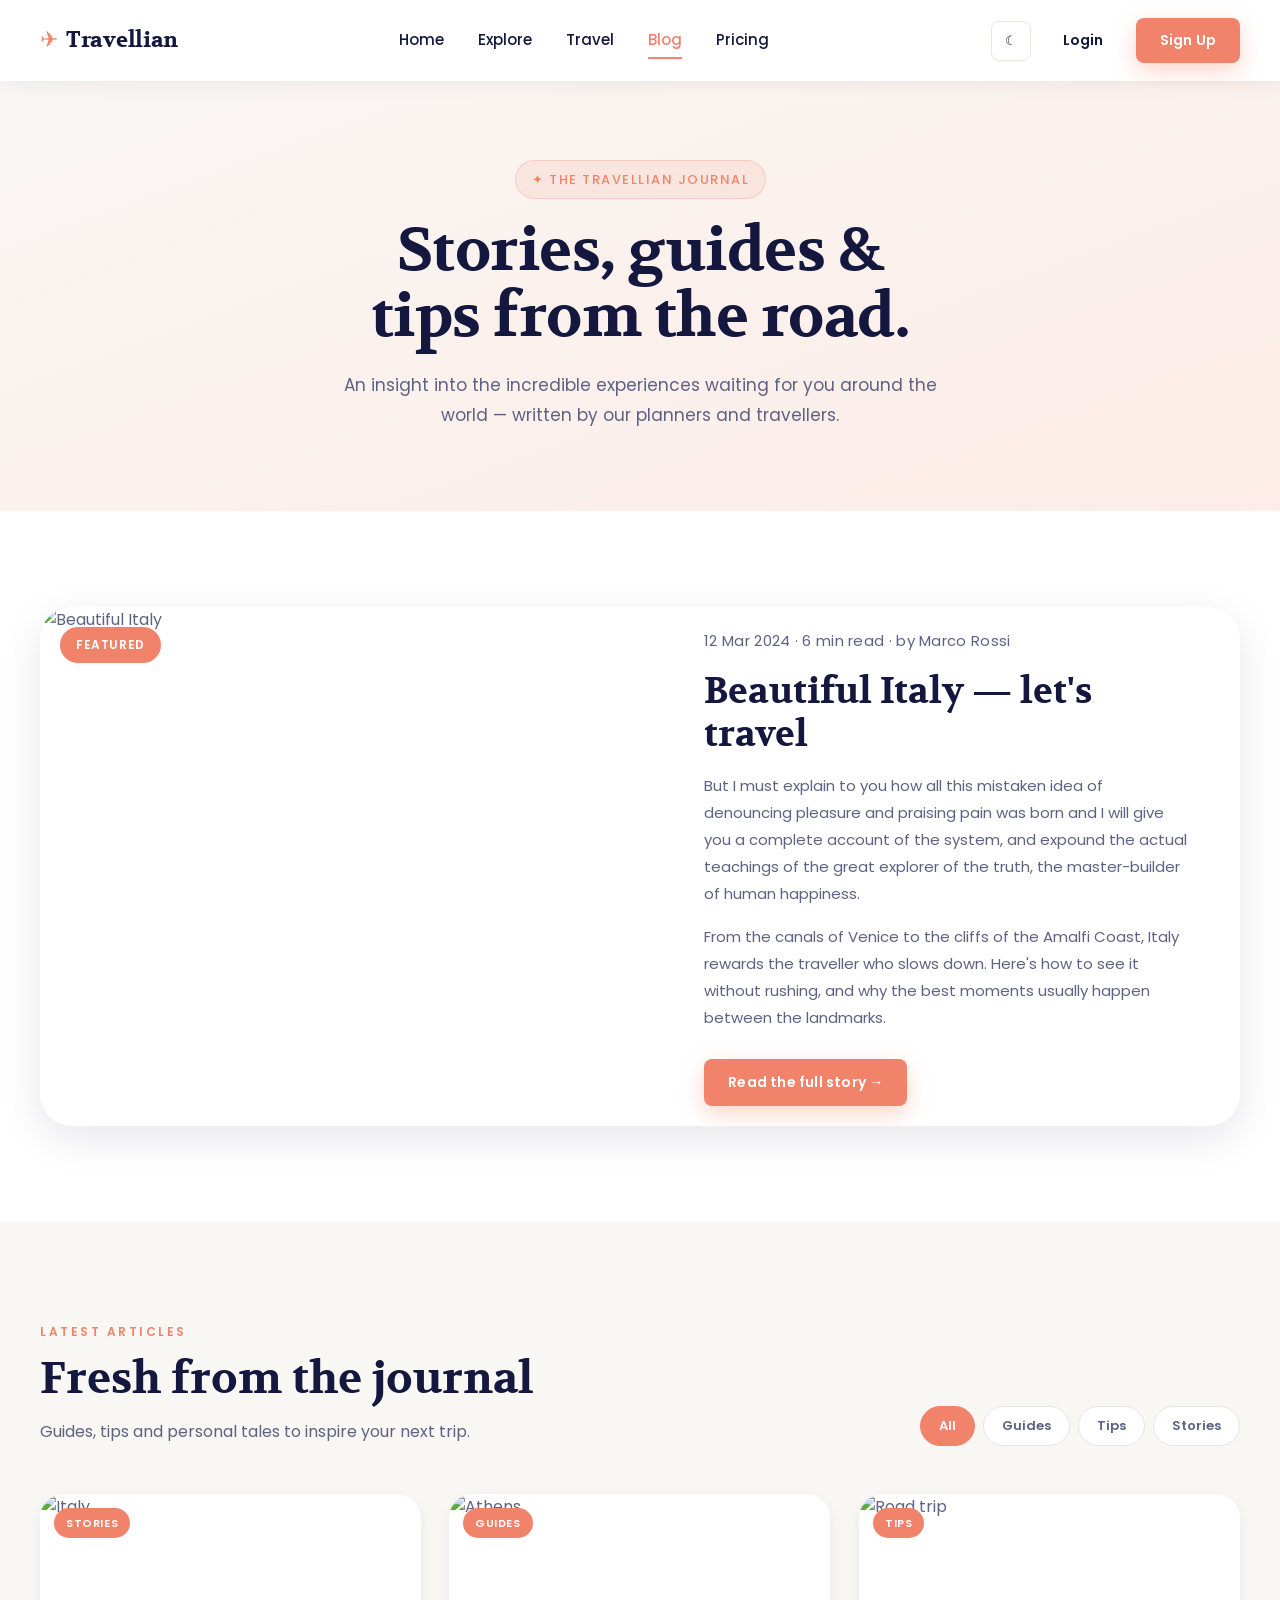
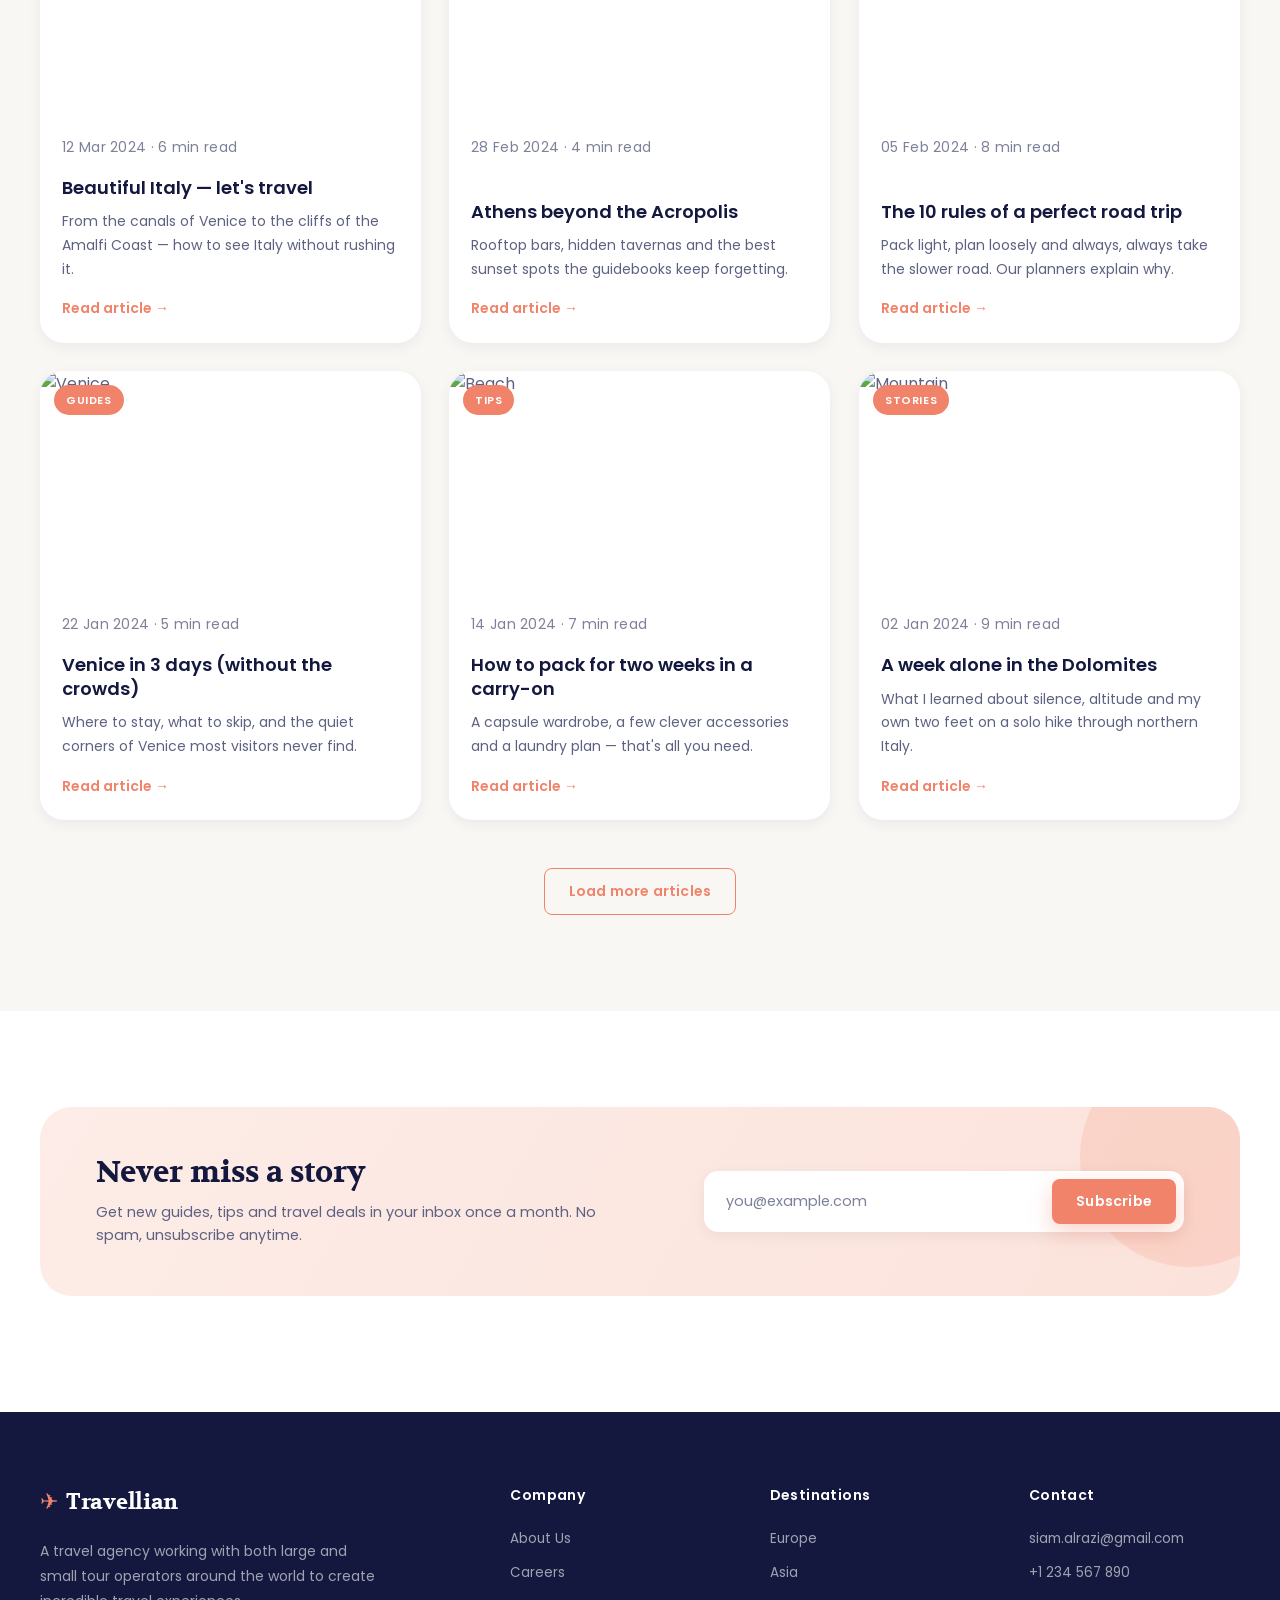
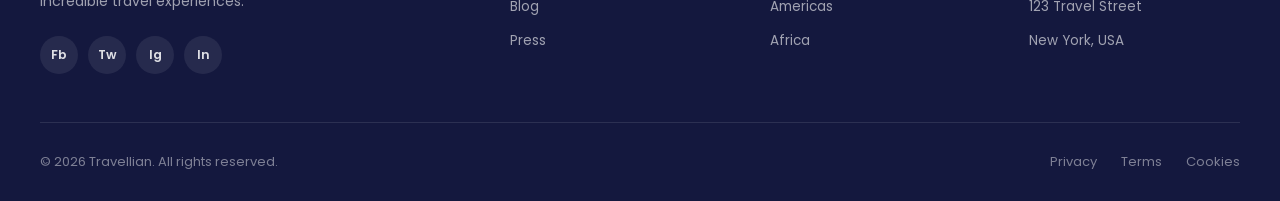
==== commit b6d1f976: "v4" ====
--- a/blog.html
+++ b/blog.html
@@ -27,12 +27,14 @@
         <a href="blog.html" class="active">Blog</a>
         <a href="index.html#offers">Pricing</a>
         <div class="nav-mobile-auth">
+          <button class="theme-toggle" type="button" data-theme-toggle aria-label="Switch to dark mode" aria-pressed="false">☾</button>
           <button class="btn btn-ghost" type="button">Login</button>
           <button class="btn btn-primary" type="button">Sign Up</button>
         </div>
       </nav>
 
       <div class="nav-auth">
+        <button class="theme-toggle" type="button" data-theme-toggle aria-label="Switch to dark mode" aria-pressed="false">☾</button>
         <button class="btn btn-ghost" type="button">Login</button>
         <button class="btn btn-primary" type="button">Sign Up</button>
       </div>
--- a/index.css
+++ b/index.css
@@ -11,6 +11,8 @@
   --text: #5E6282;
   --text-soft: #7d8199;
   --heading: #14183E;
+  --night: #14183E;
+  --navbar-surface: rgba(255, 255, 255, 0.92);
   --white: #ffffff;
   --light: #F8F7F4;
   --light-2: #F1EEE9;
@@ -31,6 +33,22 @@
 
   --ease: cubic-bezier(0.22, 1, 0.36, 1);
   --dur: 0.35s;
+}
+
+:root[data-theme="dark"] {
+  color-scheme: dark;
+  --orange-soft: #3b292a;
+  --text: #c0c4d2;
+  --text-soft: #a0a6b8;
+  --heading: #f2f3f8;
+  --navbar-surface: rgba(24, 27, 36, 0.94);
+  --white: #181b24;
+  --light: #202430;
+  --light-2: #292e3b;
+  --border: #383e4c;
+  --shadow-sm: 0 4px 14px rgba(0, 0, 0, 0.18);
+  --shadow: 0 12px 40px rgba(0, 0, 0, 0.25);
+  --shadow-lg: 0 24px 70px rgba(0, 0, 0, 0.36);
 }
 
 html { scroll-behavior: smooth; -webkit-text-size-adjust: 100%; }
@@ -142,7 +160,7 @@
               padding var(--dur) var(--ease);
 }
 .navbar.scrolled {
-  background: rgba(255,255,255,0.92);
+  background: var(--navbar-surface);
   backdrop-filter: saturate(180%) blur(16px);
   -webkit-backdrop-filter: saturate(180%) blur(16px);
   box-shadow: 0 2px 20px rgba(20,24,62,0.06);
@@ -186,6 +204,24 @@
 
 .nav-auth { display: flex; align-items: center; gap: 8px; }
 .nav-mobile-auth { display: none; }
+.theme-toggle {
+  display: inline-flex;
+  align-items: center;
+  justify-content: center;
+  width: 40px;
+  height: 40px;
+  padding: 0;
+  border: 1px solid var(--border);
+  border-radius: var(--radius-sm);
+  color: var(--heading);
+  font-size: 13px;
+  font-weight: 500;
+  white-space: nowrap;
+  transition: color var(--dur) var(--ease), background var(--dur) var(--ease),
+              border-color var(--dur) var(--ease);
+}
+.theme-toggle:hover { background: var(--light); border-color: var(--orange); color: var(--orange); }
+.theme-toggle:focus-visible { outline: 2px solid var(--orange); outline-offset: 3px; }
 
 .nav-toggle {
   display: none;
@@ -270,7 +306,7 @@
   display: grid;
   grid-template-columns: 1.4fr 1fr 1fr 1fr auto;
   align-items: stretch;
-  background: rgba(255,255,255,0.98);
+  background: var(--white);
   border-radius: var(--radius);
   box-shadow: var(--shadow-lg);
   overflow: hidden;
@@ -315,6 +351,9 @@
   background-position: right 4px center;
   padding-right: 20px;
 }
+:root[data-theme="dark"] .booking-field select {
+  background-image: url("data:image/svg+xml,%3Csvg xmlns='http://www.w3.org/2000/svg' width='10' height='6' viewBox='0 0 10 6'%3E%3Cpath fill='%23f2f3f8' d='M0 0h10L5 6z'/%3E%3C/svg%3E");
+}
 
 .booking-btn {
   display: flex;
@@ -532,7 +571,7 @@
    CTA BANNER
    ═══════════════════════════════════════════ */
 .cta {
-  background: linear-gradient(120deg, var(--heading) 0%, #2b3266 50%, var(--orange-dark) 130%);
+  background: linear-gradient(120deg, var(--night) 0%, #2b3266 50%, var(--orange-dark) 130%);
   color: var(--white);
   padding: 72px 0;
   position: relative;
@@ -774,7 +813,7 @@
    FOOTER
    ═══════════════════════════════════════════ */
 .footer {
-  background: var(--heading);
+  background: var(--night);
   color: var(--white);
   padding: 72px 0 28px;
   margin-top: 20px;
